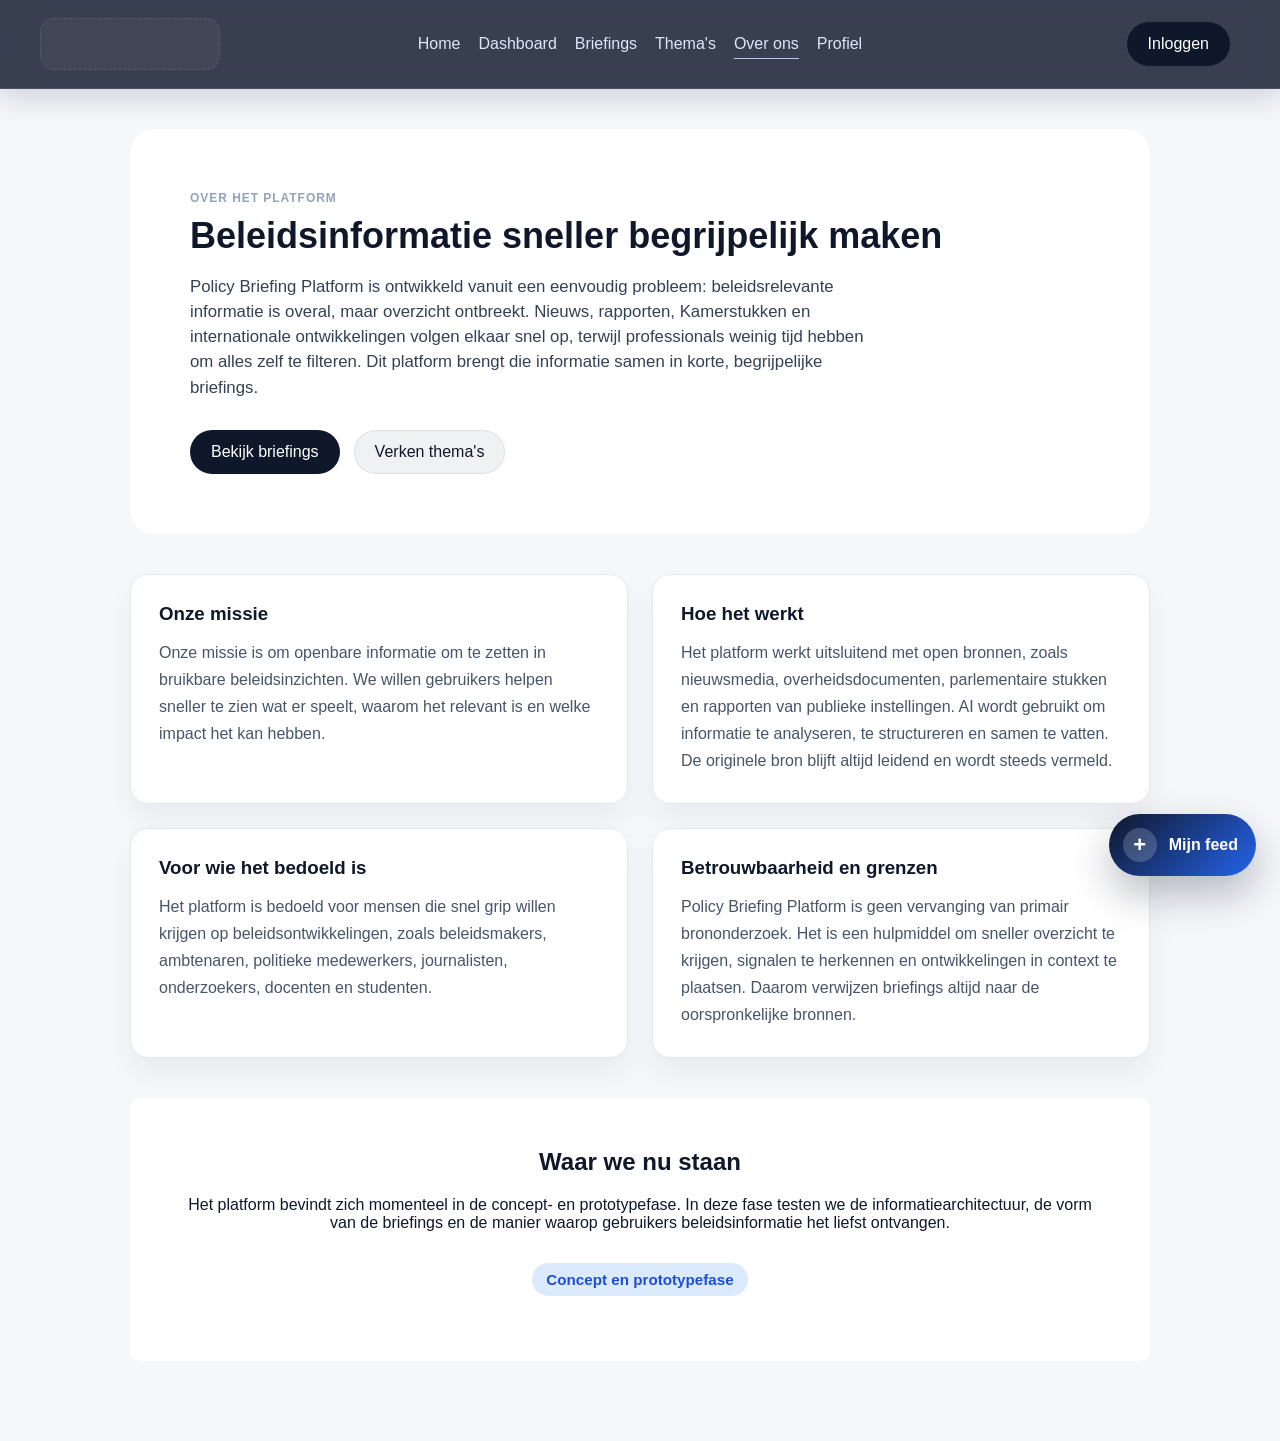
==== about/index.html @ 6b04f63f "Add about us page" ====
<!DOCTYPE html>
<html lang="nl">
<head>
    <meta charset="UTF-8">
    <meta name="viewport" content="width=device-width, initial-scale=1.0">
    <title>Over ons | Beleidsbriefingplatform</title>
    <link rel="stylesheet" href="../css/style.css">
</head>

<body data-auth="logged-out">

<header class="site-header">
    <div class="site-header-inner">
        <a class="site-logo-slot" href="../index.html" aria-label="Home"></a>
        <nav class="main-nav">
            <a href="../index.html">Home</a>
            <a href="../dashboard.html">Dashboard</a>
            <a href="../briefings/">Briefings</a>
            <a href="../topics/">Thema's</a>
            <a href="./" aria-current="page">Over ons</a>
            <a href="../onboarding/">Profiel</a>
        </nav>
        <div class="header-actions">
            <a class="button login-link" href="../onboarding/">Inloggen</a>
        </div>
    </div>
</header>

<main>

<section class="hero">
    <p class="eyebrow">Over het platform</p>
    <h2>Beleidsinformatie sneller begrijpelijk maken</h2>
    <p class="about-lede">
        Policy Briefing Platform is ontwikkeld vanuit een eenvoudig probleem: beleidsrelevante informatie is overal, maar overzicht ontbreekt. Nieuws, rapporten, Kamerstukken en internationale ontwikkelingen volgen elkaar snel op, terwijl professionals weinig tijd hebben om alles zelf te filteren. Dit platform brengt die informatie samen in korte, begrijpelijke briefings.
    </p>

    <div class="hero-buttons">
        <a class="button" href="../briefings/">Bekijk briefings</a>
        <a class="button secondary" href="../topics/">Verken thema's</a>
    </div>
</section>

<section class="about-grid" aria-label="Over Policy Briefing Platform">
    <article class="about-card">
        <h3>Onze missie</h3>
        <p>
            Onze missie is om openbare informatie om te zetten in bruikbare beleidsinzichten. We willen gebruikers helpen sneller te zien wat er speelt, waarom het relevant is en welke impact het kan hebben.
        </p>
    </article>

    <article class="about-card">
        <h3>Hoe het werkt</h3>
        <p>
            Het platform werkt uitsluitend met open bronnen, zoals nieuwsmedia, overheidsdocumenten, parlementaire stukken en rapporten van publieke instellingen. AI wordt gebruikt om informatie te analyseren, te structureren en samen te vatten. De originele bron blijft altijd leidend en wordt steeds vermeld.
        </p>
    </article>

    <article class="about-card">
        <h3>Voor wie het bedoeld is</h3>
        <p>
            Het platform is bedoeld voor mensen die snel grip willen krijgen op beleidsontwikkelingen, zoals beleidsmakers, ambtenaren, politieke medewerkers, journalisten, onderzoekers, docenten en studenten.
        </p>
    </article>

    <article class="about-card">
        <h3>Betrouwbaarheid en grenzen</h3>
        <p>
            Policy Briefing Platform is geen vervanging van primair brononderzoek. Het is een hulpmiddel om sneller overzicht te krijgen, signalen te herkennen en ontwikkelingen in context te plaatsen. Daarom verwijzen briefings altijd naar de oorspronkelijke bronnen.
        </p>
    </article>
</section>

<section class="cta">
    <h2>Waar we nu staan</h2>
    <p>
        Het platform bevindt zich momenteel in de concept- en prototypefase. In deze fase testen we de informatiearchitectuur, de vorm van de briefings en de manier waarop gebruikers beleidsinformatie het liefst ontvangen.
    </p>
    <p class="about-note">Concept en prototypefase</p>
</section>

</main>

<aside class="personal-sidebar floating-feed-panel" aria-hidden="true" data-feed-panel>
    <div class="sidebar-header">
        <div>
            <p class="eyebrow">Persoonlijke modus</p>
            <h2>Jouw feed</h2>
        </div>
        <button class="icon-button" type="button" aria-label="Zijbalk sluiten" data-feed-close>Sluiten</button>
    </div>

    <section class="sidebar-section">
        <h3>Filters</h3>
        <div class="filter-pills">
            <button type="button" class="pill active">Klimaat</button>
            <button type="button" class="pill">Zorg</button>
            <button type="button" class="pill">Digitale overheid</button>
            <button type="button" class="pill">Europa</button>
        </div>
    </section>

    <section class="sidebar-section">
        <h3>Snelle briefing</h3>
        <p>Start direct een compacte briefing op basis van je laatst gevolgde dossiers.</p>
        <a class="button" href="../briefings/">Maak snelle briefing</a>
    </section>

    <section class="sidebar-section">
        <h3>Persoonlijke signalen</h3>
        <ul class="sidebar-list">
            <li>3 nieuwe updates over circulaire economie</li>
            <li>1 Kamerbrief gemarkeerd als hoge prioriteit</li>
            <li>2 Europese consultaties sluiten deze week</li>
        </ul>
    </section>
</aside>

<button type="button" class="floating-feed-button" aria-label="Open mijn feed" data-feed-toggle>
    <span class="floating-feed-icon">+</span>
    <span class="floating-feed-label">Mijn feed</span>
</button>

<script src="../js/app.js"></script>
</body>
</html>
---- css/style.css ----
/* ===== Base ===== */

* {
    box-sizing: border-box;
}

body {
    font-family: Arial, Helvetica, sans-serif;
    margin: 0;
    background-color: #f5f7fa;
    color: #0f172a;
}

main {
    max-width: 1100px;
    margin: 0 auto;
    padding: 40px;
}

/* ===== Header / Navigation ===== */

header {
    background-color: rgba(15, 23, 42, 0.82);
    color: white;
    padding: 18px 40px;
}

.site-header {
    position: sticky;
    top: 0;
    z-index: 20;
    backdrop-filter: blur(14px);
    -webkit-backdrop-filter: blur(14px);
    border-bottom: 1px solid rgba(148, 163, 184, 0.18);
    box-shadow: 0 10px 30px rgba(15, 23, 42, 0.16);
}

.site-header-inner {
    max-width: 1280px;
    margin: 0 auto;
    display: flex;
    justify-content: space-between;
    gap: 24px;
    align-items: center;
    flex-wrap: wrap;
}

.site-logo-slot,
.header-actions {
    flex: 0 0 180px;
}

.site-logo-slot {
    display: block;
    width: 180px;
    height: 52px;
    border-radius: 14px;
    border: 1px dashed rgba(148, 163, 184, 0.24);
    background: rgba(255, 255, 255, 0.04);
}

header h1 {
    margin: 0;
}

.main-nav {
    flex: 1 1 420px;
    display: flex;
    flex-wrap: wrap;
    justify-content: center;
    gap: 18px;
    margin-top: 0;
}

.main-nav a {
    color: #dbe7f7;
    text-decoration: none;
    font-weight: 500;
    padding: 8px 0;
    position: relative;
}

.main-nav a::after {
    content: "";
    position: absolute;
    left: 0;
    right: 0;
    bottom: 2px;
    height: 1px;
    background: rgba(191, 219, 254, 0.9);
    transform: scaleX(0);
    transform-origin: center;
    transition: transform 0.2s ease;
}

.main-nav a:hover::after,
.main-nav a[aria-current="page"]::after {
    transform: scaleX(1);
}

.header-actions {
    display: flex;
    align-items: center;
    justify-content: flex-end;
    gap: 12px;
}

.eyebrow {
    margin: 0 0 8px;
    text-transform: uppercase;
    letter-spacing: 0.08em;
    font-size: 12px;
    font-weight: 700;
    color: #94a3b8;
}

/* ===== Buttons ===== */

.button {
    display: inline-block;
    background: #0f172a;
    color: white;
    padding: 12px 20px;
    border-radius: 999px;
    text-decoration: none;
    margin-right: 10px;
    border: 1px solid transparent;
    transition: transform 0.2s ease, box-shadow 0.2s ease, background-color 0.2s ease, border-color 0.2s ease;
}

.button.secondary {
    background: rgba(255, 255, 255, 0.08);
    border-color: rgba(148, 163, 184, 0.28);
    color: #e2e8f0;
}

.button:hover {
    transform: translateY(-1px);
    box-shadow: 0 14px 30px rgba(15, 23, 42, 0.12);
}

button.button {
    border: 0;
    cursor: pointer;
    font: inherit;
}

.icon-button {
    border: 0;
    background: transparent;
    color: #2563eb;
    font: inherit;
    cursor: pointer;
    padding: 0;
}

/* ===== Hero Section ===== */

.hero {
    padding: 60px;
    background: white;
    border-radius: 24px;
    margin-bottom: 40px;
}

.hero h2 {
    font-size: 36px;
    margin-top: 0;
    margin-bottom: 15px;
}

.hero p {
    max-width: 700px;
    line-height: 1.5;
}

.hero-buttons {
    margin-top: 20px;
}

/* ===== Features Section ===== */

.features {
    margin-bottom: 40px;
}

.features h2 {
    margin-bottom: 25px;
}

.feature-grid {
    display: grid;
    grid-template-columns: repeat(2, 1fr);
    gap: 25px;
}

.feature {
    background: white;
    padding: 25px;
    border-radius: 10px;
}

.feature h3 {
    margin-top: 0;
}

.about-lede {
    font-size: 1.05rem;
    line-height: 1.75;
    color: #334155;
}

.about-grid {
    display: grid;
    grid-template-columns: repeat(2, minmax(0, 1fr));
    gap: 24px;
    margin-bottom: 40px;
}

.about-card {
    background: white;
    padding: 28px;
    border-radius: 18px;
    border: 1px solid #e2e8f0;
    box-shadow: 0 16px 30px rgba(15, 23, 42, 0.05);
}

.about-card h3 {
    margin-top: 0;
    margin-bottom: 14px;
}

.about-card p {
    margin: 0;
    line-height: 1.7;
    color: #475569;
}

.about-note {
    display: inline-flex;
    align-items: center;
    padding: 8px 14px;
    border-radius: 999px;
    background: #dbeafe;
    color: #1d4ed8;
    font-size: 0.95rem;
    font-weight: 700;
}

/* ===== How It Works ===== */

.how-it-works {
    background: white;
    padding: 40px;
    border-radius: 10px;
    margin-bottom: 40px;
}

.how-it-works h2 {
    margin-top: 0;
}

.how-it-works ol {
    padding-left: 20px;
    line-height: 1.7;
}

/* ===== Call To Action ===== */

.cta {
    background: white;
    padding: 50px;
    border-radius: 10px;
    text-align: center;
    margin-bottom: 40px;
}

.cta h2 {
    margin-top: 0;
}

/* ===== Homepage Layout ===== */

.homepage {
    background:
        radial-gradient(circle at top left, rgba(37, 99, 235, 0.12), transparent 30%),
        linear-gradient(180deg, #eef4ff 0%, #f8fafc 45%, #f5f7fa 100%);
}

.homepage-shell {
    max-width: 1280px;
    padding: 32px 40px 56px;
    display: flex;
    gap: 24px;
    align-items: flex-start;
}

.homepage-main {
    flex: 1;
    min-width: 0;
}

.hero-home {
    display: flex;
    justify-content: space-between;
    gap: 40px;
    align-items: stretch;
    padding: 84px 64px;
    min-height: 520px;
    border: 1px solid rgba(148, 163, 184, 0.2);
    background:
        radial-gradient(circle at top right, rgba(59, 130, 246, 0.14), transparent 26%),
        linear-gradient(135deg, #fdfefe 0%, #f6f9fc 58%, #edf3f9 100%);
    box-shadow: 0 28px 60px rgba(15, 23, 42, 0.08);
}

.hero-copy {
    max-width: 700px;
    display: flex;
    flex-direction: column;
    justify-content: center;
}

.hero-home .eyebrow {
    color: #475569;
    margin-bottom: 18px;
}

.hero-home h2 {
    font-size: clamp(2.8rem, 4.4vw, 4.5rem);
    line-height: 1.02;
    letter-spacing: -0.04em;
    max-width: 10ch;
    margin-bottom: 24px;
}

.hero-home p {
    font-size: 1.1rem;
    line-height: 1.75;
    color: #334155;
    margin: 0;
}

.hero-buttons {
    display: flex;
    flex-wrap: wrap;
    gap: 14px;
    margin-top: 30px;
}

.hero-buttons .button {
    margin-right: 0;
}

.hero-buttons .button.secondary {
    background: rgba(15, 23, 42, 0.06);
    color: #0f172a;
    border-color: rgba(15, 23, 42, 0.08);
}

.hero-panel {
    width: min(360px, 100%);
    display: flex;
    flex-direction: column;
    justify-content: flex-end;
    gap: 18px;
}

.hero-panel-card {
    padding: 24px;
    border-radius: 20px;
    background: linear-gradient(180deg, #0f172a 0%, #1e293b 100%);
    color: white;
    box-shadow: 0 22px 45px rgba(15, 23, 42, 0.22);
}

.hero-panel-card p {
    color: #cbd5e1;
}

.hero-metrics {
    margin: 0;
    display: grid;
    gap: 12px;
}

.hero-metrics div {
    padding: 18px 20px;
    border-radius: 18px;
    background: rgba(255, 255, 255, 0.72);
    border: 1px solid rgba(148, 163, 184, 0.22);
    backdrop-filter: blur(6px);
}

.hero-metrics dt {
    font-size: 0.82rem;
    font-weight: 700;
    text-transform: uppercase;
    letter-spacing: 0.08em;
    color: #64748b;
    margin-bottom: 6px;
}

.hero-metrics dd {
    margin: 0;
    color: #0f172a;
    line-height: 1.5;
    font-weight: 600;
}

.status-label {
    display: block;
    margin-bottom: 10px;
    font-size: 13px;
    font-weight: 700;
    color: #475569;
}

.status-bar {
    display: flex;
    justify-content: space-between;
    gap: 20px;
    align-items: center;
    background: white;
    border: 1px solid #e2e8f0;
    border-radius: 14px;
    padding: 22px 24px;
    margin-bottom: 24px;
}

.status-bar p {
    max-width: 520px;
    margin: 0;
    color: #475569;
}

.news-grid {
    display: grid;
    grid-template-columns: 1.4fr 1fr 1fr;
    gap: 20px;
    margin-bottom: 24px;
}

.news-card {
    background: white;
    border-radius: 14px;
    padding: 24px;
    border: 1px solid #e2e8f0;
    box-shadow: 0 16px 30px rgba(15, 23, 42, 0.05);
}

.featured-card {
    background: linear-gradient(180deg, #0f172a 0%, #1e293b 100%);
    color: white;
}

.featured-card p,
.featured-card a,
.featured-card .card-tag {
    color: #dbeafe;
}

.card-tag {
    display: inline-block;
    margin-bottom: 14px;
    font-size: 12px;
    font-weight: 700;
    text-transform: uppercase;
    letter-spacing: 0.06em;
    color: #2563eb;
}

.news-card h3,
.update-item h3,
.sidebar-section h3,
.personal-sidebar h2 {
    margin-top: 0;
}

.news-card p,
.update-item p,
.sidebar-section p,
.sidebar-list {
    color: #475569;
    line-height: 1.6;
}

.news-card a,
.text-link {
    color: #2563eb;
    font-weight: 600;
    text-decoration: none;
}

.news-card a:hover,
.text-link:hover {
    text-decoration: underline;
}

.content-panel {
    background: white;
    border-radius: 14px;
    padding: 28px;
    border: 1px solid #e2e8f0;
}

.section-heading {
    display: flex;
    justify-content: space-between;
    gap: 16px;
    align-items: flex-end;
    margin-bottom: 20px;
}

.section-heading h2 {
    margin: 0;
}

.update-list {
    display: grid;
    grid-template-columns: repeat(3, 1fr);
    gap: 18px;
}

.update-item {
    background: #f8fafc;
    border-radius: 12px;
    padding: 22px;
    border: 1px solid #e2e8f0;
}

.update-item.highlight {
    background: #eff6ff;
    border-color: #bfdbfe;
}

.personal-sidebar {
    width: 320px;
    flex: 0 0 320px;
    background: white;
    border: 1px solid #dbeafe;
    border-radius: 18px;
    padding: 22px;
    box-shadow: 0 18px 40px rgba(15, 23, 42, 0.08);
    position: sticky;
    top: 108px;
}

.personal-sidebar[aria-hidden="true"] {
    display: none;
}

.floating-feed-panel {
    position: fixed;
    right: 24px;
    bottom: 104px;
    top: auto;
    z-index: 40;
    max-width: calc(100vw - 48px);
}

.sidebar-header {
    display: flex;
    justify-content: space-between;
    gap: 12px;
    align-items: flex-start;
    margin-bottom: 18px;
}

.sidebar-section + .sidebar-section {
    margin-top: 22px;
}

.filter-pills {
    display: flex;
    flex-wrap: wrap;
    gap: 10px;
}

.pill {
    border: 1px solid #cbd5e1;
    background: #fff;
    color: #334155;
    border-radius: 999px;
    padding: 8px 12px;
    font: inherit;
    cursor: pointer;
}

.pill.active {
    background: #dbeafe;
    border-color: #93c5fd;
    color: #1d4ed8;
}

.sidebar-list {
    margin: 0;
    padding-left: 18px;
}

body[data-auth="logged-in"] .login-link {
    display: none;
}

body[data-auth="logged-out"] [data-mode-panel="logged-in"] {
    display: none;
}

body[data-auth="logged-in"] [data-mode-panel="logged-out"] {
    display: none;
}

body[data-auth="logged-in"] [data-mode-panel="logged-in"] {
    display: block;
}

.floating-feed-button {
    position: fixed;
    right: 24px;
    bottom: 24px;
    z-index: 45;
    display: inline-flex;
    align-items: center;
    gap: 12px;
    border: 0;
    border-radius: 999px;
    padding: 14px 18px 14px 14px;
    background: linear-gradient(135deg, #0f172a 0%, #2563eb 100%);
    color: white;
    box-shadow: 0 18px 40px rgba(15, 23, 42, 0.28);
    font: inherit;
    font-weight: 700;
    cursor: pointer;
}

.floating-feed-button:hover {
    transform: translateY(-2px);
}

.floating-feed-icon {
    display: inline-flex;
    align-items: center;
    justify-content: center;
    width: 34px;
    height: 34px;
    border-radius: 50%;
    background: rgba(255, 255, 255, 0.18);
    font-size: 22px;
    line-height: 1;
}

.floating-feed-label {
    white-space: nowrap;
}

/* ===== Responsive ===== */

@media (max-width: 1024px) {
    .hero-home,
    .status-bar,
    .section-heading {
        flex-direction: column;
        align-items: flex-start;
    }

    .news-grid,
    .update-list {
        grid-template-columns: 1fr;
    }

    .homepage-shell {
        padding: 24px;
    }

    .hero-home {
        min-height: auto;
        padding: 56px 40px;
    }

    .hero-home h2 {
        max-width: none;
    }

    .hero-panel {
        width: 100%;
    }

    .floating-feed-panel {
        right: 20px;
        bottom: 96px;
    }
}

@media (max-width: 720px) {
    header,
    .homepage-shell,
    main {
        padding-left: 20px;
        padding-right: 20px;
    }

    .hero,
    .how-it-works,
    .cta,
    .content-panel,
    .news-card {
        padding: 22px;
    }

    .site-header-inner {
        align-items: flex-start;
    }

    .site-logo-slot,
    .header-actions {
        flex-basis: 100%;
    }

    .header-actions {
        justify-content: flex-start;
    }

    .main-nav {
        flex-basis: 100%;
        justify-content: flex-start;
        gap: 14px;
    }

    .hero-home {
        padding: 36px 24px;
    }

    .hero-home h2 {
        font-size: clamp(2.3rem, 12vw, 3.4rem);
    }

    .personal-sidebar {
        width: 100%;
        flex-basis: auto;
    }

    .floating-feed-panel {
        left: 20px;
        right: 20px;
        bottom: 88px;
        max-width: none;
    }

    .feature-grid {
        grid-template-columns: 1fr;
    }

    .about-grid {
        grid-template-columns: 1fr;
    }
}
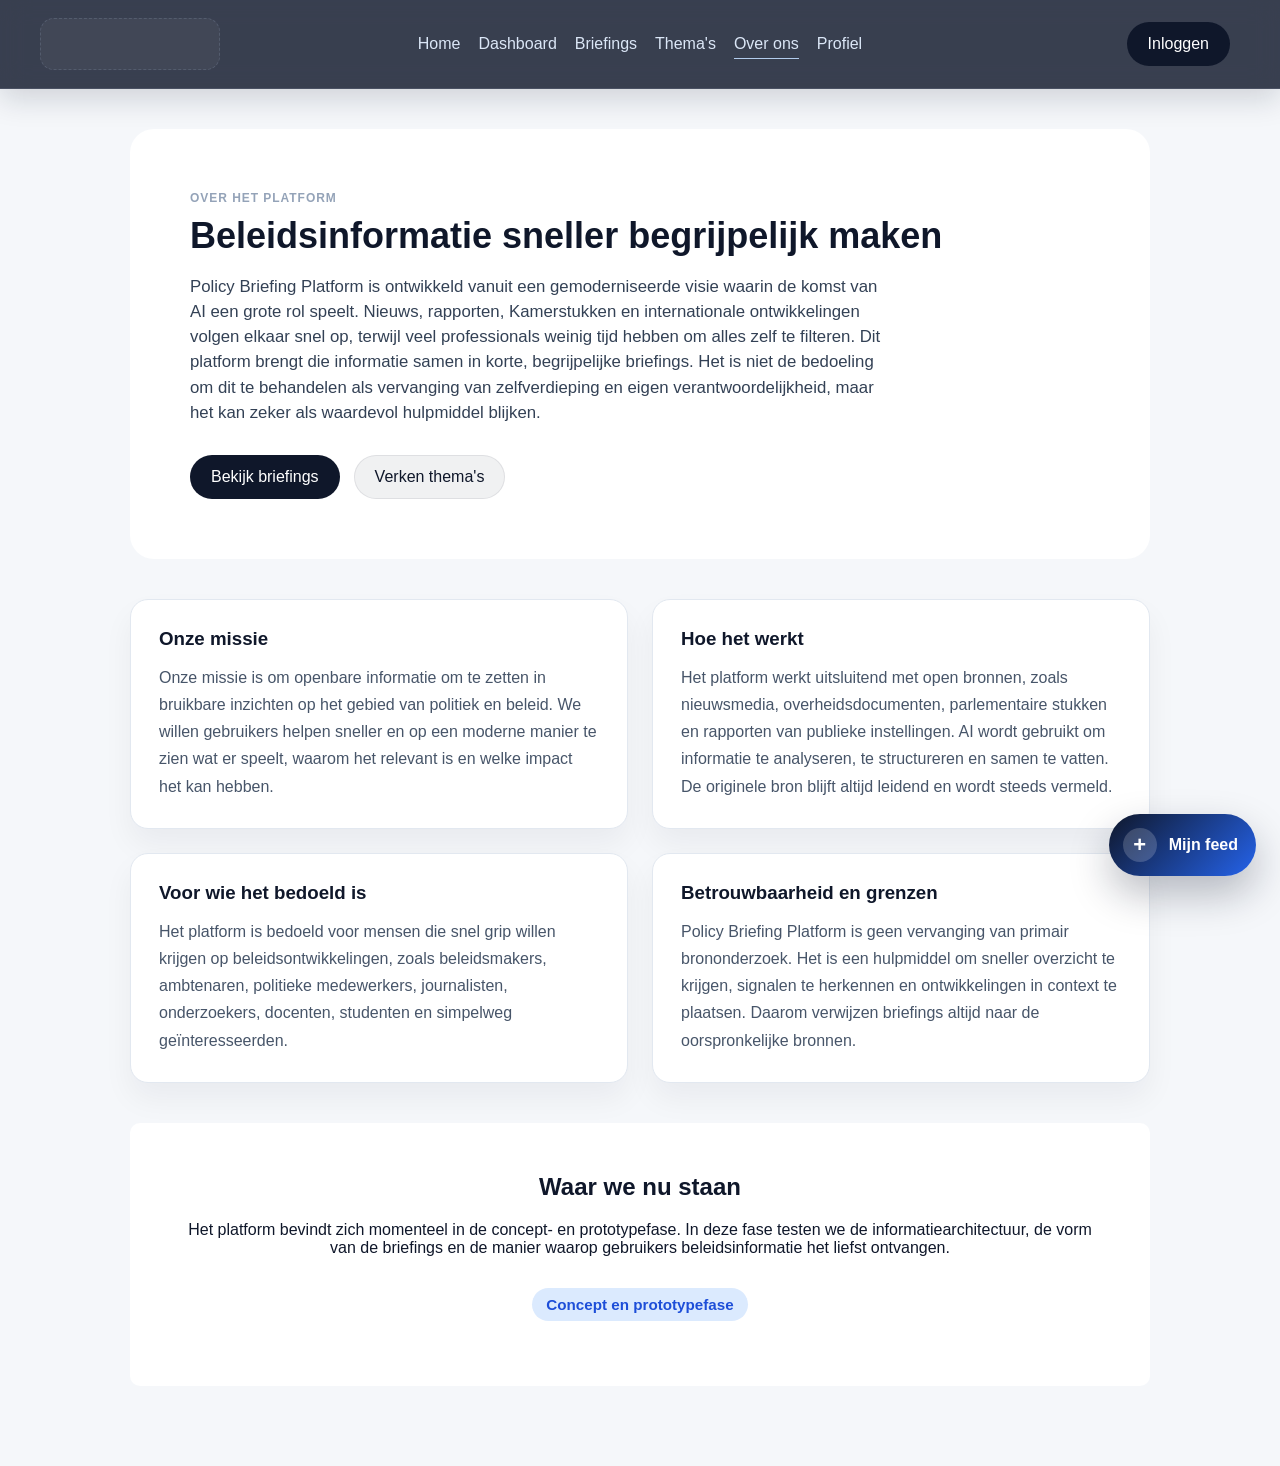
==== commit f8982cb7: "Change text about us page" ====
--- a/about/index.html
+++ b/about/index.html
@@ -32,7 +32,7 @@
     <p class="eyebrow">Over het platform</p>
     <h2>Beleidsinformatie sneller begrijpelijk maken</h2>
     <p class="about-lede">
-        Policy Briefing Platform is ontwikkeld vanuit een eenvoudig probleem: beleidsrelevante informatie is overal, maar overzicht ontbreekt. Nieuws, rapporten, Kamerstukken en internationale ontwikkelingen volgen elkaar snel op, terwijl professionals weinig tijd hebben om alles zelf te filteren. Dit platform brengt die informatie samen in korte, begrijpelijke briefings.
+        Policy Briefing Platform is ontwikkeld vanuit een gemoderniseerde visie waarin de komst van AI een grote rol speelt. Nieuws, rapporten, Kamerstukken en internationale ontwikkelingen volgen elkaar snel op, terwijl veel professionals weinig tijd hebben om alles zelf te filteren. Dit platform brengt die informatie samen in korte, begrijpelijke briefings. Het is niet de bedoeling om dit te behandelen als vervanging van zelfverdieping en eigen verantwoordelijkheid, maar het kan zeker als waardevol hulpmiddel blijken.
     </p>
 
     <div class="hero-buttons">
@@ -45,7 +45,7 @@
     <article class="about-card">
         <h3>Onze missie</h3>
         <p>
-            Onze missie is om openbare informatie om te zetten in bruikbare beleidsinzichten. We willen gebruikers helpen sneller te zien wat er speelt, waarom het relevant is en welke impact het kan hebben.
+            Onze missie is om openbare informatie om te zetten in bruikbare inzichten op het gebied van politiek en beleid. We willen gebruikers helpen sneller en op een moderne manier te zien wat er speelt, waarom het relevant is en welke impact het kan hebben.
         </p>
     </article>
 
@@ -59,7 +59,7 @@
     <article class="about-card">
         <h3>Voor wie het bedoeld is</h3>
         <p>
-            Het platform is bedoeld voor mensen die snel grip willen krijgen op beleidsontwikkelingen, zoals beleidsmakers, ambtenaren, politieke medewerkers, journalisten, onderzoekers, docenten en studenten.
+            Het platform is bedoeld voor mensen die snel grip willen krijgen op beleidsontwikkelingen, zoals beleidsmakers, ambtenaren, politieke medewerkers, journalisten, onderzoekers, docenten, studenten en simpelweg geïnteresseerden.
         </p>
     </article>
 
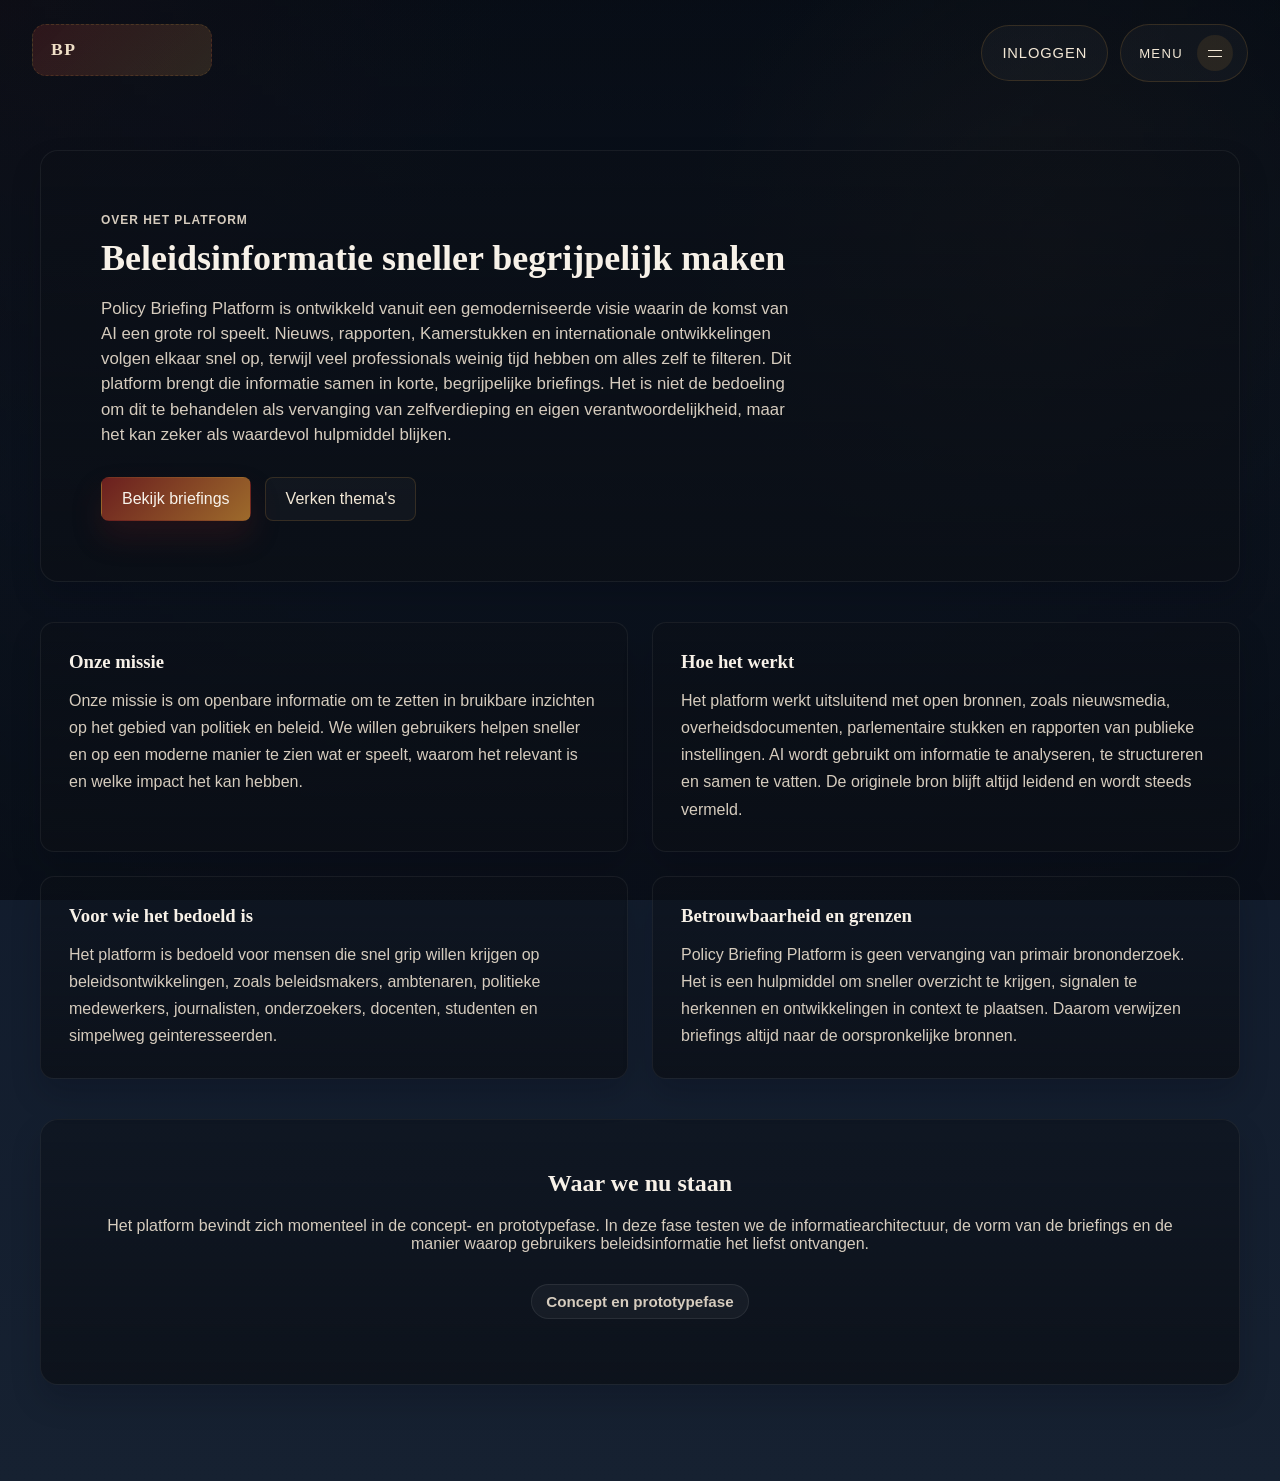
==== commit 85663eb8: "Style of the homepage for the whole site for consistency" ====
--- a/about/index.html
+++ b/about/index.html
@@ -7,12 +7,37 @@
     <link rel="stylesheet" href="../css/style.css">
 </head>
 
-<body data-auth="logged-out">
+<body class="site-theme" data-auth="logged-out">
 
-<header class="site-header">
-    <div class="site-header-inner">
-        <a class="site-logo-slot" href="../index.html" aria-label="Home"></a>
-        <nav class="main-nav">
+<div class="video-background" aria-hidden="true">
+    <video class="video-background-media" autoplay muted loop playsinline>
+        <source src="../assets/homescreen-background-white-slow.mp4" type="video/mp4">
+    </video>
+</div>
+
+<div class="homepage-topbar">
+    <a class="site-logo-slot homepage-brand" href="../index.html" aria-label="Home"></a>
+    <div class="homepage-topbar-actions">
+        <a class="topbar-link login-link" href="../onboarding/" data-auth-link="logged-out">Inloggen</a>
+        <a class="topbar-link" href="../dashboard.html" data-auth-link="logged-in">Dashboard</a>
+        <button class="menu-toggle" type="button" aria-expanded="false" aria-controls="site-menu" aria-label="Open menu" data-menu-toggle>
+            <span class="menu-toggle-label">Menu</span>
+            <span class="menu-toggle-icon" aria-hidden="true">
+                <span></span>
+                <span></span>
+            </span>
+        </button>
+    </div>
+</div>
+
+<div class="site-menu-overlay" id="site-menu" aria-hidden="true" data-site-menu>
+    <div class="site-menu-shell">
+        <div class="site-menu-topbar">
+            <p class="site-menu-kicker">Navigatie</p>
+            <button class="site-menu-close" type="button" aria-label="Sluit menu" data-menu-close>Sluiten</button>
+        </div>
+
+        <nav class="site-menu-nav" aria-label="Hoofdmenu">
             <a href="../index.html">Home</a>
             <a href="../dashboard.html">Dashboard</a>
             <a href="../briefings/">Briefings</a>
@@ -20,11 +45,14 @@
             <a href="./" aria-current="page">Over ons</a>
             <a href="../onboarding/">Profiel</a>
         </nav>
-        <div class="header-actions">
-            <a class="button login-link" href="../onboarding/">Inloggen</a>
+
+        <div class="site-menu-footer">
+            <p>Beleidsbriefing voor professionals die sneller verbanden willen zien.</p>
+            <a class="button login-link" href="../onboarding/" data-auth-link="logged-out">Inloggen</a>
+            <a class="button" href="../dashboard.html" data-auth-link="logged-in">Dashboard</a>
         </div>
     </div>
-</header>
+</div>
 
 <main>
 
@@ -59,7 +87,7 @@
     <article class="about-card">
         <h3>Voor wie het bedoeld is</h3>
         <p>
-            Het platform is bedoeld voor mensen die snel grip willen krijgen op beleidsontwikkelingen, zoals beleidsmakers, ambtenaren, politieke medewerkers, journalisten, onderzoekers, docenten, studenten en simpelweg geïnteresseerden.
+            Het platform is bedoeld voor mensen die snel grip willen krijgen op beleidsontwikkelingen, zoals beleidsmakers, ambtenaren, politieke medewerkers, journalisten, onderzoekers, docenten, studenten en simpelweg geinteresseerden.
         </p>
     </article>
 
@@ -81,46 +109,8 @@
 
 </main>
 
-<aside class="personal-sidebar floating-feed-panel" aria-hidden="true" data-feed-panel>
-    <div class="sidebar-header">
-        <div>
-            <p class="eyebrow">Persoonlijke modus</p>
-            <h2>Jouw feed</h2>
-        </div>
-        <button class="icon-button" type="button" aria-label="Zijbalk sluiten" data-feed-close>Sluiten</button>
-    </div>
-
-    <section class="sidebar-section">
-        <h3>Filters</h3>
-        <div class="filter-pills">
-            <button type="button" class="pill active">Klimaat</button>
-            <button type="button" class="pill">Zorg</button>
-            <button type="button" class="pill">Digitale overheid</button>
-            <button type="button" class="pill">Europa</button>
-        </div>
-    </section>
-
-    <section class="sidebar-section">
-        <h3>Snelle briefing</h3>
-        <p>Start direct een compacte briefing op basis van je laatst gevolgde dossiers.</p>
-        <a class="button" href="../briefings/">Maak snelle briefing</a>
-    </section>
-
-    <section class="sidebar-section">
-        <h3>Persoonlijke signalen</h3>
-        <ul class="sidebar-list">
-            <li>3 nieuwe updates over circulaire economie</li>
-            <li>1 Kamerbrief gemarkeerd als hoge prioriteit</li>
-            <li>2 Europese consultaties sluiten deze week</li>
-        </ul>
-    </section>
-</aside>
-
-<button type="button" class="floating-feed-button" aria-label="Open mijn feed" data-feed-toggle>
-    <span class="floating-feed-icon">+</span>
-    <span class="floating-feed-label">Mijn feed</span>
-</button>
-
 <script src="../js/app.js"></script>
 </body>
 </html>
+
+
--- a/css/style.css
+++ b/css/style.css
@@ -281,15 +281,120 @@
 
 /* ===== Homepage Layout ===== */
 
-.homepage {
+.homepage,
+.site-theme {
     background:
-        radial-gradient(circle at top left, rgba(37, 99, 235, 0.12), transparent 30%),
-        linear-gradient(180deg, #eef4ff 0%, #f8fafc 45%, #f5f7fa 100%);
+        radial-gradient(circle at top left, rgba(122, 46, 46, 0.16), transparent 26%),
+        radial-gradient(circle at 82% 16%, rgba(176, 126, 55, 0.16), transparent 22%),
+        linear-gradient(180deg, #0b1422 0%, #101a2b 42%, #162131 100%);
+    color: #e8e1d6;
+    min-height: 100vh;
+    overflow-x: hidden;
+}
+
+.homepage::before,
+.site-theme::before {
+    content: "";
+    position: fixed;
+    inset: 0;
+    pointer-events: none;
+    background:
+        linear-gradient(90deg, rgba(255, 255, 255, 0.018) 0, rgba(255, 255, 255, 0.018) 1px, transparent 1px, transparent 56px),
+        linear-gradient(180deg, rgba(255, 255, 255, 0.012) 0, rgba(255, 255, 255, 0.012) 1px, transparent 1px, transparent 56px);
+    opacity: 0.28;
+    z-index: 0;
+}
+
+.homepage > *,
+.site-theme > * {
+    position: relative;
+    z-index: 1;
+}
+
+.video-background {
+    position: fixed;
+    inset: 0;
+    z-index: 0;
+    pointer-events: none;
+    overflow: hidden;
+}
+
+.video-background::after {
+    content: "";
+    position: absolute;
+    inset: 0;
+    background:
+        linear-gradient(180deg, rgba(6, 10, 16, 0.58) 0%, rgba(8, 13, 21, 0.62) 24%, rgba(10, 16, 25, 0.66) 56%, rgba(8, 12, 20, 0.74) 100%),
+        linear-gradient(90deg, rgba(5, 9, 15, 0.22) 0%, rgba(5, 9, 15, 0.1) 30%, rgba(5, 9, 15, 0.1) 70%, rgba(5, 9, 15, 0.24) 100%);
+}
+
+.video-background-media {
+    width: 100%;
+    height: 100%;
+    object-fit: cover;
+    object-position: center center;
+    filter: saturate(0.2) brightness(0.74) contrast(1.02);
+    transform: scale(1.04);
+}
+
+.homepage-splash {
+    position: fixed;
+    inset: 0;
+    z-index: 80;
+    display: flex;
+    align-items: center;
+    justify-content: center;
+    flex-direction: column;
+    gap: 14px;
+    background:
+        radial-gradient(circle at 50% 35%, rgba(176, 126, 55, 0.14), transparent 20%),
+        linear-gradient(180deg, #09111d 0%, #111a29 100%);
+    transition: opacity 0.9s ease, visibility 0.9s ease;
+}
+
+.homepage-splash.is-hidden {
+    opacity: 0;
+    visibility: hidden;
+}
+
+.homepage-splash-mark {
+    width: 96px;
+    height: 96px;
+    display: flex;
+    align-items: center;
+    justify-content: center;
+    border-radius: 20px;
+    font-size: 52px;
+    font-weight: 700;
+    color: #f8f3eb;
+    background: linear-gradient(135deg, #6b1f1f 0%, #b07e37 100%);
+    box-shadow: 0 0 0 1px rgba(255, 244, 230, 0.08), 0 26px 60px rgba(0, 0, 0, 0.35);
+    animation: splashPulse 1.8s ease-in-out infinite;
+}
+
+.homepage-splash-title,
+.homepage-splash-subtitle {
+    margin: 0;
+}
+
+.homepage-splash-title {
+    font-size: clamp(1.8rem, 5vw, 2.8rem);
+    font-weight: 700;
+    letter-spacing: -0.03em;
+    color: #f7f1e8;
+    font-family: Georgia, "Times New Roman", serif;
+}
+
+.homepage-splash-subtitle {
+    max-width: 32rem;
+    text-align: center;
+    color: rgba(232, 225, 214, 0.82);
+    line-height: 1.6;
 }
 
 .homepage-shell {
     max-width: 1280px;
-    padding: 32px 40px 56px;
+    padding: 108px 40px 56px;
     display: flex;
     gap: 24px;
     align-items: flex-start;
@@ -300,18 +405,38 @@
     min-width: 0;
 }
 
+.site-theme main {
+    max-width: 1280px;
+    padding: 150px 40px 56px;
+    position: relative;
+    z-index: 1;
+}
+
 .hero-home {
-    display: flex;
-    justify-content: space-between;
-    gap: 40px;
-    align-items: stretch;
+    display: grid;
+    grid-template-columns: minmax(0, 1.45fr) minmax(280px, 0.75fr);
+    gap: 52px;
+    align-items: end;
     padding: 84px 64px;
     min-height: 520px;
-    border: 1px solid rgba(148, 163, 184, 0.2);
+    border: 1px solid rgba(190, 167, 132, 0.16);
+    border-radius: 18px;
     background:
-        radial-gradient(circle at top right, rgba(59, 130, 246, 0.14), transparent 26%),
-        linear-gradient(135deg, #fdfefe 0%, #f6f9fc 58%, #edf3f9 100%);
-    box-shadow: 0 28px 60px rgba(15, 23, 42, 0.08);
+        linear-gradient(135deg, rgba(20, 28, 41, 0.98) 0%, rgba(12, 18, 28, 1) 68%, rgba(10, 15, 24, 1) 100%);
+    box-shadow: 0 30px 80px rgba(3, 9, 19, 0.45);
+    position: relative;
+    overflow: hidden;
+}
+
+.hero-home::after {
+    content: "";
+    position: absolute;
+    left: 64px;
+    top: 56px;
+    width: 120px;
+    height: 1px;
+    background: rgba(176, 126, 55, 0.55);
+    pointer-events: none;
 }
 
 .hero-copy {
@@ -319,26 +444,32 @@
     display: flex;
     flex-direction: column;
     justify-content: center;
+    padding-right: 20px;
 }
 
 .hero-home .eyebrow {
-    color: #475569;
+    color: #cba86b;
     margin-bottom: 18px;
+    letter-spacing: 0.16em;
 }
 
 .hero-home h2 {
     font-size: clamp(2.8rem, 4.4vw, 4.5rem);
-    line-height: 1.02;
-    letter-spacing: -0.04em;
-    max-width: 10ch;
+    line-height: 1.05;
+    letter-spacing: -0.035em;
+    max-width: 11ch;
     margin-bottom: 24px;
+    color: #f7f1e8;
+    font-family: Georgia, "Times New Roman", serif;
+    font-weight: 700;
 }
 
 .hero-home p {
     font-size: 1.1rem;
     line-height: 1.75;
-    color: #334155;
+    color: rgba(232, 225, 214, 0.8);
     margin: 0;
+    max-width: 42rem;
 }
 
 .hero-buttons {
@@ -353,29 +484,65 @@
 }
 
 .hero-buttons .button.secondary {
-    background: rgba(15, 23, 42, 0.06);
-    color: #0f172a;
-    border-color: rgba(15, 23, 42, 0.08);
-}
-
-.hero-panel {
-    width: min(360px, 100%);
-    display: flex;
-    flex-direction: column;
-    justify-content: flex-end;
+    background: rgba(255, 248, 240, 0.03);
+    color: #f3e8d6;
+    border-color: rgba(176, 126, 55, 0.22);
+}
+
+.hero-signal-strip {
+    display: flex;
+    flex-wrap: wrap;
+    gap: 12px;
+    margin-top: 26px;
+}
+
+.hero-signal-strip span {
+    display: inline-flex;
+    align-items: center;
+    padding: 9px 14px;
+    border-radius: 4px;
+    background: rgba(255, 248, 240, 0.035);
+    border-left: 2px solid rgba(176, 126, 55, 0.75);
+    color: #e6d8c4;
+    font-size: 0.88rem;
+    text-transform: uppercase;
+    letter-spacing: 0.08em;
+}
+
+.hero-notes {
+    display: grid;
     gap: 18px;
-}
-
-.hero-panel-card {
-    padding: 24px;
-    border-radius: 20px;
-    background: linear-gradient(180deg, #0f172a 0%, #1e293b 100%);
-    color: white;
-    box-shadow: 0 22px 45px rgba(15, 23, 42, 0.22);
-}
-
-.hero-panel-card p {
-    color: #cbd5e1;
+    align-self: stretch;
+}
+
+.briefing-note {
+    align-self: end;
+    padding: 30px 28px 34px;
+    border-left: 1px solid rgba(176, 126, 55, 0.3);
+    background: linear-gradient(180deg, rgba(26, 20, 19, 0.58) 0%, rgba(23, 28, 37, 0.9) 100%);
+    position: relative;
+}
+
+.briefing-note::before {
+    content: "";
+    position: absolute;
+    left: 0;
+    top: 16px;
+    bottom: 16px;
+    width: 3px;
+    background: linear-gradient(180deg, rgba(176, 126, 55, 0.9) 0%, rgba(107, 31, 31, 0.55) 100%);
+}
+
+.briefing-note h3 {
+    margin: 0 0 18px;
+    font-family: Georgia, "Times New Roman", serif;
+    font-size: clamp(1.7rem, 2vw, 2.3rem);
+    line-height: 1.16;
+    color: #f7f1e8;
+}
+
+.briefing-note p {
+    color: #d6ccbe;
 }
 
 .hero-metrics {
@@ -386,10 +553,11 @@
 
 .hero-metrics div {
     padding: 18px 20px;
-    border-radius: 18px;
-    background: rgba(255, 255, 255, 0.72);
-    border: 1px solid rgba(148, 163, 184, 0.22);
+    border-radius: 10px;
+    background: rgba(14, 20, 30, 0.88);
+    border: 1px solid rgba(176, 126, 55, 0.12);
     backdrop-filter: blur(6px);
+    box-shadow: inset 0 1px 0 rgba(255, 248, 240, 0.02);
 }
 
 .hero-metrics dt {
@@ -397,13 +565,13 @@
     font-weight: 700;
     text-transform: uppercase;
     letter-spacing: 0.08em;
-    color: #64748b;
+    color: #cba86b;
     margin-bottom: 6px;
 }
 
 .hero-metrics dd {
     margin: 0;
-    color: #0f172a;
+    color: #ece3d8;
     line-height: 1.5;
     font-weight: 600;
 }
@@ -421,43 +589,473 @@
     justify-content: space-between;
     gap: 20px;
     align-items: center;
-    background: white;
-    border: 1px solid #e2e8f0;
-    border-radius: 14px;
+    background: rgba(18, 24, 35, 0.92);
+    border: 1px solid rgba(176, 126, 55, 0.12);
+    border-radius: 10px;
     padding: 22px 24px;
     margin-bottom: 24px;
+    box-shadow: 0 18px 40px rgba(2, 6, 15, 0.24);
 }
 
 .status-bar p {
     max-width: 520px;
     margin: 0;
-    color: #475569;
-}
-
-.news-grid {
+    color: #cfc6b9;
+}
+
+.editorial-ribbon {
     display: grid;
-    grid-template-columns: 1.4fr 1fr 1fr;
+    grid-template-columns: minmax(0, 1.2fr) minmax(300px, 0.8fr);
+    gap: 28px;
+    margin-bottom: 28px;
+    align-items: stretch;
+}
+
+.editorial-lead,
+.editorial-brief {
+    background: linear-gradient(180deg, rgba(20, 27, 39, 0.96) 0%, rgba(14, 19, 29, 0.98) 100%);
+    border: 1px solid rgba(176, 126, 55, 0.12);
+    box-shadow: 0 16px 30px rgba(2, 6, 15, 0.24);
+}
+
+.editorial-lead {
+    padding: 34px 34px 38px;
+    min-height: 260px;
+    display: flex;
+    flex-direction: column;
+    justify-content: flex-end;
+    position: relative;
+}
+
+.editorial-lead::before {
+    content: "";
+    position: absolute;
+    left: 34px;
+    right: 34px;
+    top: 26px;
+    height: 1px;
+    background: linear-gradient(90deg, rgba(176, 126, 55, 0.75) 0%, rgba(176, 126, 55, 0.05) 100%);
+}
+
+.editorial-column {
+    display: grid;
+    grid-template-rows: 1fr 1fr;
+    gap: 18px;
+}
+
+.editorial-brief {
+    padding: 24px 24px 26px;
+}
+
+.editorial-lead h3,
+.editorial-brief h3 {
+    margin: 0 0 14px;
+    font-family: Georgia, "Times New Roman", serif;
+    color: #f7f1e8;
+}
+
+.editorial-lead h3 {
+    font-size: clamp(2rem, 2.4vw, 2.8rem);
+    line-height: 1.12;
+    max-width: 14ch;
+}
+
+.editorial-brief h3 {
+    font-size: 1.45rem;
+    line-height: 1.2;
+}
+
+.editorial-lead p,
+.editorial-brief p {
+    color: #d6ccbe;
+    line-height: 1.7;
+}
+
+.hot-topics {
+    margin-bottom: 34px;
+    position: relative;
+    isolation: isolate;
+}
+
+.hot-topics-heading {
+    margin-bottom: 18px;
+}
+
+.hot-topics-note {
+    max-width: 18rem;
+    margin: 0;
+    color: #cfc6b9;
+    line-height: 1.6;
+    text-align: right;
+}
+
+.hot-topics-grid {
+    display: grid;
+    grid-template-columns: minmax(0, 1.25fr) minmax(0, 0.95fr);
     gap: 20px;
-    margin-bottom: 24px;
-}
-
-.news-card {
-    background: white;
-    border-radius: 14px;
-    padding: 24px;
-    border: 1px solid #e2e8f0;
-    box-shadow: 0 16px 30px rgba(15, 23, 42, 0.05);
-}
-
-.featured-card {
-    background: linear-gradient(180deg, #0f172a 0%, #1e293b 100%);
-    color: white;
-}
-
-.featured-card p,
-.featured-card a,
-.featured-card .card-tag {
-    color: #dbeafe;
+    position: relative;
+    z-index: 1;
+}
+
+.hot-topic {
+    display: flex;
+    flex-direction: column;
+    justify-content: flex-end;
+    min-height: 280px;
+    padding: 28px;
+    border: 1px solid rgba(255, 255, 255, 0.06);
+    background: linear-gradient(180deg, rgba(11, 15, 22, 0.48) 0%, rgba(11, 15, 22, 0.78) 72%);
+    box-shadow: 0 16px 30px rgba(2, 6, 15, 0.18);
+    transition: transform 0.35s ease, border-color 0.35s ease, box-shadow 0.35s ease;
+    position: relative;
+    overflow: hidden;
+}
+
+.hot-topic-primary {
+    min-height: 360px;
+    background: linear-gradient(180deg, rgba(11, 15, 22, 0.42) 0%, rgba(11, 15, 22, 0.76) 72%);
+}
+
+.hot-topic::before,
+.hot-topic::after {
+    content: "";
+    position: absolute;
+    pointer-events: none;
+}
+
+.hot-topic::before {
+    inset: auto -10% -18% auto;
+    width: 220px;
+    height: 220px;
+    display: none;
+    filter: blur(18px);
+    animation: cardSmoke 12s ease-in-out infinite;
+}
+
+.hot-topic::after {
+    inset: -12% auto auto -10%;
+    width: 180px;
+    height: 180px;
+    display: none;
+    filter: blur(16px);
+    animation: cardSmoke 15s ease-in-out infinite reverse;
+}
+
+.hot-topic-meta {
+    display: flex;
+    justify-content: space-between;
+    gap: 16px;
+    align-items: center;
+    margin-bottom: 18px;
+}
+
+.source-time {
+    color: #b9af9f;
+    font-size: 0.88rem;
+    letter-spacing: 0.04em;
+}
+
+.hot-topic h3 {
+    margin: 0 0 16px;
+    font-family: Georgia, "Times New Roman", serif;
+    font-size: clamp(1.8rem, 2.5vw, 3rem);
+    line-height: 1.08;
+    color: #f7f1e8;
+    max-width: 14ch;
+}
+
+.hot-topic:not(.hot-topic-primary) h3 {
+    font-size: clamp(1.55rem, 2vw, 2.2rem);
+}
+
+.hot-topic p {
+    max-width: 36rem;
+    margin: 0 0 18px;
+    color: #d6ccbe;
+    line-height: 1.75;
+}
+
+.hot-topic a {
+    color: #d2a665;
+    text-decoration: none;
+    font-weight: 600;
+}
+
+.hot-topic:hover {
+    transform: translateY(-4px);
+    border-color: rgba(255, 255, 255, 0.12);
+    box-shadow: 0 24px 46px rgba(2, 6, 15, 0.28);
+}
+
+.hot-topic a:hover {
+    text-decoration: underline;
+}
+
+.week-timeline-section {
+    position: relative;
+    margin-bottom: 40px;
+    isolation: isolate;
+}
+
+.week-timeline-sticky {
+    position: sticky;
+    top: 0;
+    min-height: 100vh;
+    display: grid;
+    align-content: center;
+    gap: 24px;
+    padding: 28px 0;
+}
+
+.week-timeline-intro {
+    display: flex;
+    justify-content: space-between;
+    gap: 28px;
+    align-items: end;
+}
+
+.week-timeline-intro h2 {
+    margin: 0 0 10px;
+    font-family: Georgia, "Times New Roman", serif;
+    font-size: clamp(2rem, 2.8vw, 3.4rem);
+    line-height: 1.05;
+    color: #f7f1e8;
+    max-width: 12ch;
+}
+
+.week-timeline-intro p:last-child {
+    max-width: 34rem;
+    margin: 0;
+    color: #d6ccbe;
+    line-height: 1.75;
+}
+
+.week-timeline-window {
+    overflow: hidden;
+    border-block: 1px solid rgba(255, 255, 255, 0.08);
+    padding: 28px 0;
+    position: relative;
+    z-index: 1;
+}
+
+.week-timeline-window::before {
+    content: "";
+    position: absolute;
+    left: 0;
+    right: 0;
+    top: 50%;
+    height: 1px;
+    background: linear-gradient(90deg, rgba(255, 255, 255, 0.04) 0%, rgba(255, 255, 255, 0.14) 50%, rgba(255, 255, 255, 0.04) 100%);
+    transform: translateY(-50%);
+}
+
+.week-timeline-window::after {
+    content: "";
+    position: absolute;
+    top: 50%;
+    left: -18%;
+    width: 22%;
+    height: 2px;
+    background: linear-gradient(90deg, transparent 0%, rgba(255, 255, 255, 0.12) 50%, transparent 100%);
+    transform: translateY(-50%);
+    animation: timelinePulse 7.5s ease-in-out infinite;
+    z-index: 0;
+}
+
+.week-timeline-track {
+    display: flex;
+    gap: 24px;
+    width: max-content;
+    will-change: transform;
+}
+
+.timeline-day {
+    width: min(32rem, calc(100vw - 88px));
+    min-height: 420px;
+    padding: 26px 24px 28px;
+    background: linear-gradient(180deg, rgba(11, 15, 22, 0.52) 0%, rgba(11, 15, 22, 0.78) 100%);
+    border: 1px solid rgba(255, 255, 255, 0.06);
+    display: flex;
+    flex-direction: column;
+    justify-content: space-between;
+    position: relative;
+    transition: transform 0.35s ease, border-color 0.35s ease;
+    z-index: 1;
+    overflow: hidden;
+    box-shadow: none;
+}
+
+.timeline-day::before {
+    content: "";
+    position: absolute;
+    left: 24px;
+    top: 24px;
+    width: 14px;
+    height: 14px;
+    border-radius: 50%;
+    background: rgba(255, 255, 255, 0.42);
+    box-shadow: 0 0 0 6px rgba(255, 255, 255, 0.06);
+}
+
+.timeline-day-current {
+    background: linear-gradient(180deg, rgba(11, 15, 22, 0.58) 0%, rgba(11, 15, 22, 0.82) 100%);
+}
+
+.timeline-day::after {
+    content: "";
+    position: absolute;
+    right: -8%;
+    bottom: -14%;
+    width: 180px;
+    height: 180px;
+    display: none;
+    filter: blur(18px);
+    animation: cardSmoke 13s ease-in-out infinite;
+    pointer-events: none;
+}
+
+.timeline-day:hover {
+    transform: translateY(-6px);
+    border-color: rgba(255, 255, 255, 0.12);
+}
+
+.timeline-day-label {
+    display: inline-block;
+    margin-left: 28px;
+    margin-bottom: 20px;
+    color: rgba(255, 255, 255, 0.62);
+    text-transform: uppercase;
+    letter-spacing: 0.12em;
+    font-size: 0.82rem;
+}
+
+.timeline-day h3 {
+    margin: 0 0 14px;
+    font-family: Georgia, "Times New Roman", serif;
+    font-size: clamp(1.8rem, 2.3vw, 2.7rem);
+    line-height: 1.1;
+    color: #f7f1e8;
+    max-width: 14ch;
+}
+
+.timeline-day p {
+    margin: 0 0 22px;
+    color: #d6ccbe;
+    line-height: 1.75;
+    max-width: 30rem;
+}
+
+.timeline-sources {
+    display: flex;
+    flex-wrap: wrap;
+    gap: 10px;
+    margin: 0;
+    padding: 0;
+    list-style: none;
+}
+
+.timeline-sources li {
+    padding: 7px 10px;
+    border-left: 2px solid rgba(255, 255, 255, 0.32);
+    background: rgba(255, 248, 240, 0.03);
+    color: #e5d8c6;
+    font-size: 0.84rem;
+    text-transform: uppercase;
+    letter-spacing: 0.08em;
+    transition: transform 0.25s ease, background-color 0.25s ease, border-color 0.25s ease;
+}
+
+.timeline-sources li:hover {
+    transform: translateY(-2px);
+    background: rgba(255, 248, 240, 0.06);
+    border-color: rgba(255, 255, 255, 0.68);
+}
+
+.section-atmosphere {
+    display: none;
+}
+
+.section-smoke,
+.section-beam {
+    position: absolute;
+    pointer-events: none;
+}
+
+.section-smoke {
+    width: 30vw;
+    min-width: 260px;
+    height: 30vw;
+    min-height: 260px;
+    filter: blur(28px);
+    mix-blend-mode: screen;
+    animation: sectionSmoke 16s ease-in-out infinite;
+    opacity: 0.9;
+}
+
+.section-smoke-a {
+    top: 2%;
+    left: 8%;
+    background: radial-gradient(circle, rgba(162, 46, 46, 0.34) 0%, rgba(224, 162, 76, 0.28) 36%, transparent 72%);
+}
+
+.section-smoke-b {
+    top: 18%;
+    right: 4%;
+    background: radial-gradient(circle, rgba(86, 128, 194, 0.34) 0%, rgba(224, 162, 76, 0.24) 34%, transparent 72%);
+    animation-duration: 19s;
+    animation-delay: -5s;
+}
+
+.section-smoke-c {
+    top: 8%;
+    left: 2%;
+    width: 34vw;
+    height: 34vw;
+    background: radial-gradient(circle, rgba(86, 128, 194, 0.3) 0%, rgba(224, 162, 76, 0.22) 34%, transparent 74%);
+}
+
+.section-smoke-d {
+    bottom: 8%;
+    right: 6%;
+    width: 28vw;
+    height: 28vw;
+    background: radial-gradient(circle, rgba(162, 46, 46, 0.34) 0%, rgba(122, 46, 46, 0.22) 38%, transparent 74%);
+    animation-duration: 18s;
+    animation-delay: -8s;
+}
+
+.section-beam {
+    width: 20vw;
+    min-width: 180px;
+    height: 140%;
+    top: -12%;
+    filter: blur(8px);
+    opacity: 0.68;
+    animation: beamSweep 14s ease-in-out infinite;
+}
+
+.section-beam-a {
+    left: 18%;
+    background: linear-gradient(180deg, transparent 0%, rgba(224, 162, 76, 0.26) 32%, rgba(95, 133, 187, 0.18) 60%, transparent 100%);
+}
+
+.section-beam-b {
+    right: 12%;
+    background: linear-gradient(180deg, transparent 0%, rgba(86, 128, 194, 0.24) 30%, rgba(224, 162, 76, 0.18) 58%, transparent 100%);
+    --beam-rotation: -7deg;
+    animation-duration: 17s;
+}
+
+.section-beam-c {
+    left: 6%;
+    background: linear-gradient(180deg, transparent 0%, rgba(224, 162, 76, 0.22) 34%, rgba(162, 46, 46, 0.16) 60%, transparent 100%);
+}
+
+.section-beam-d {
+    right: 18%;
+    background: linear-gradient(180deg, transparent 0%, rgba(95, 133, 187, 0.24) 30%, rgba(224, 162, 76, 0.16) 56%, transparent 100%);
+    --beam-rotation: -10deg;
+    animation-duration: 20s;
 }
 
 .card-tag {
@@ -467,41 +1065,48 @@
     font-weight: 700;
     text-transform: uppercase;
     letter-spacing: 0.06em;
-    color: #2563eb;
-}
-
-.news-card h3,
-.update-item h3,
+    color: #cba86b;
+}
+
+.editorial-lead h3,
+.editorial-brief h3,
+.coverage-feature h3,
+.rail-item h3,
 .sidebar-section h3,
 .personal-sidebar h2 {
     margin-top: 0;
 }
 
-.news-card p,
-.update-item p,
+.editorial-lead p,
+.editorial-brief p,
+.coverage-feature p,
+.rail-item p,
 .sidebar-section p,
 .sidebar-list {
-    color: #475569;
+    color: #d6ccbe;
     line-height: 1.6;
 }
 
-.news-card a,
+.editorial-lead a,
+.editorial-brief a,
 .text-link {
-    color: #2563eb;
+    color: #d2a665;
     font-weight: 600;
     text-decoration: none;
 }
 
-.news-card a:hover,
+.editorial-lead a:hover,
+.editorial-brief a:hover,
 .text-link:hover {
     text-decoration: underline;
 }
 
 .content-panel {
-    background: white;
-    border-radius: 14px;
+    background: linear-gradient(180deg, rgba(17, 23, 33, 0.94) 0%, rgba(13, 18, 27, 0.98) 100%);
+    border-radius: 10px;
     padding: 28px;
-    border: 1px solid #e2e8f0;
+    border: 1px solid rgba(176, 126, 55, 0.12);
+    box-shadow: 0 18px 40px rgba(2, 6, 15, 0.22);
 }
 
 .section-heading {
@@ -516,32 +1121,71 @@
     margin: 0;
 }
 
-.update-list {
+.coverage-layout {
     display: grid;
-    grid-template-columns: repeat(3, 1fr);
+    grid-template-columns: minmax(0, 1.15fr) minmax(260px, 0.75fr);
+    gap: 28px;
+    align-items: start;
+}
+
+.coverage-main {
+    min-width: 0;
+}
+
+.coverage-feature {
+    padding-top: 12px;
+}
+
+.coverage-feature h3 {
+    margin: 0 0 18px;
+    font-family: Georgia, "Times New Roman", serif;
+    font-size: clamp(2rem, 2.3vw, 2.8rem);
+    line-height: 1.12;
+    max-width: 14ch;
+    color: #f7f1e8;
+}
+
+.coverage-feature p {
+    max-width: 46rem;
+    line-height: 1.8;
+}
+
+.coverage-rail {
+    display: grid;
     gap: 18px;
-}
-
-.update-item {
-    background: #f8fafc;
-    border-radius: 12px;
-    padding: 22px;
-    border: 1px solid #e2e8f0;
-}
-
-.update-item.highlight {
-    background: #eff6ff;
-    border-color: #bfdbfe;
+    padding-top: 6px;
+}
+
+.rail-item {
+    padding: 24px 24px 26px;
+    border-top: 1px solid rgba(176, 126, 55, 0.28);
+    background: rgba(255, 248, 240, 0.03);
+}
+
+.rail-item-accent {
+    background: linear-gradient(180deg, rgba(107, 31, 31, 0.16) 0%, rgba(255, 248, 240, 0.03) 100%);
+}
+
+.rail-item h3 {
+    margin: 0 0 12px;
+    font-family: Georgia, "Times New Roman", serif;
+    font-size: 1.5rem;
+    color: #f7f1e8;
+}
+
+.rail-item p {
+    margin: 0;
+    line-height: 1.7;
 }
 
 .personal-sidebar {
     width: 320px;
     flex: 0 0 320px;
-    background: white;
-    border: 1px solid #dbeafe;
-    border-radius: 18px;
+    background: linear-gradient(180deg, rgba(19, 25, 36, 0.97) 0%, rgba(13, 18, 27, 0.99) 100%);
+    border: 1px solid rgba(176, 126, 55, 0.18);
+    border-radius: 10px;
     padding: 22px;
-    box-shadow: 0 18px 40px rgba(15, 23, 42, 0.08);
+    box-shadow: 0 18px 40px rgba(2, 6, 15, 0.3);
     position: sticky;
     top: 108px;
 }
@@ -578,19 +1222,19 @@
 }
 
 .pill {
-    border: 1px solid #cbd5e1;
-    background: #fff;
-    color: #334155;
-    border-radius: 999px;
+    border: 1px solid rgba(176, 126, 55, 0.18);
+    background: rgba(255, 248, 240, 0.03);
+    color: #e8dfd2;
+    border-radius: 4px;
     padding: 8px 12px;
     font: inherit;
     cursor: pointer;
 }
 
 .pill.active {
-    background: #dbeafe;
-    border-color: #93c5fd;
-    color: #1d4ed8;
+    background: rgba(176, 126, 55, 0.12);
+    border-color: rgba(176, 126, 55, 0.32);
+    color: #e5c28c;
 }
 
 .sidebar-list {
@@ -602,6 +1246,14 @@
     display: none;
 }
 
+body[data-auth="logged-out"] [data-auth-link="logged-in"] {
+    display: none;
+}
+
+body[data-auth="logged-in"] [data-auth-link="logged-out"] {
+    display: none;
+}
+
 body[data-auth="logged-out"] [data-mode-panel="logged-in"] {
     display: none;
 }
@@ -614,75 +1266,492 @@
     display: block;
 }
 
-.floating-feed-button {
+.homepage-topbar {
     position: fixed;
-    right: 24px;
-    bottom: 24px;
-    z-index: 45;
+    top: 24px;
+    left: 32px;
+    right: 32px;
+    z-index: 60;
+    display: flex;
+    align-items: flex-start;
+    justify-content: space-between;
+    gap: 20px;
+    pointer-events: none;
+}
+
+.homepage-topbar-actions,
+.homepage-brand {
+    pointer-events: auto;
+}
+
+.homepage .site-logo-slot,
+.site-theme .site-logo-slot {
+    border-color: rgba(176, 126, 55, 0.24);
+    background:
+        linear-gradient(135deg, rgba(107, 31, 31, 0.32) 0%, rgba(176, 126, 55, 0.18) 100%),
+        rgba(255, 248, 240, 0.02);
+    position: relative;
+}
+
+.homepage-brand {
+    flex: 0 0 auto;
+}
+
+.homepage .site-logo-slot::after,
+.site-theme .site-logo-slot::after {
+    content: "BP";
+    position: absolute;
+    left: 18px;
+    top: 14px;
+    color: #f0dfc7;
+    font-family: Georgia, "Times New Roman", serif;
+    font-size: 1.1rem;
+    font-weight: 700;
+    letter-spacing: 0.08em;
+}
+
+.homepage .button,
+.site-theme .button {
+    background: linear-gradient(135deg, #6b1f1f 0%, #9d6a2b 100%);
+    color: #f8f3eb;
+    box-shadow: 0 16px 30px rgba(107, 31, 31, 0.24);
+    border-radius: 8px;
+}
+
+.homepage .button.secondary,
+.site-theme .button.secondary {
+    box-shadow: none;
+}
+
+.homepage .status-label,
+.homepage .section-heading h2,
+.homepage .content-panel h2,
+.homepage .briefing-note h3,
+.homepage .editorial-lead h3,
+.homepage .editorial-brief h3,
+.homepage .coverage-feature h3,
+.homepage .rail-item h3,
+.homepage .sidebar-section h3,
+.homepage .personal-sidebar h2,
+.site-theme .hero h2,
+.site-theme .features h2,
+.site-theme .how-it-works h2,
+.site-theme .cta h2,
+.site-theme .feature h3,
+.site-theme .about-card h3,
+.site-theme .sidebar-section h3,
+.site-theme .personal-sidebar h2 {
+    color: #f7f1e8;
+    font-family: Georgia, "Times New Roman", serif;
+}
+
+.homepage .icon-button,
+.site-theme .icon-button {
+    color: #cba86b;
+}
+
+.homepage-topbar-actions {
     display: inline-flex;
     align-items: center;
+    justify-content: flex-end;
     gap: 12px;
-    border: 0;
-    border-radius: 999px;
-    padding: 14px 18px 14px 14px;
-    background: linear-gradient(135deg, #0f172a 0%, #2563eb 100%);
-    color: white;
-    box-shadow: 0 18px 40px rgba(15, 23, 42, 0.28);
-    font: inherit;
-    font-weight: 700;
-    cursor: pointer;
-}
-
-.floating-feed-button:hover {
-    transform: translateY(-2px);
-}
-
-.floating-feed-icon {
+}
+
+.topbar-link {
     display: inline-flex;
     align-items: center;
+    min-height: 56px;
+    padding: 0 20px;
+    border-radius: 999px;
+    border: 1px solid rgba(176, 126, 55, 0.22);
+    background: rgba(255, 248, 240, 0.03);
+    color: #f3e8d6;
+    text-decoration: none;
+    font-size: 0.92rem;
+    letter-spacing: 0.06em;
+    text-transform: uppercase;
+}
+
+.menu-toggle {
+    display: inline-flex;
+    align-items: center;
+    gap: 14px;
+    min-height: 56px;
+    padding: 10px 14px 10px 18px;
+    border: 1px solid rgba(176, 126, 55, 0.22);
+    background: rgba(255, 248, 240, 0.03);
+    color: #f3e8d6;
+    cursor: pointer;
+    font: inherit;
+    border-radius: 999px;
+}
+
+.menu-toggle-label {
+    text-transform: uppercase;
+    letter-spacing: 0.1em;
+    font-size: 0.82rem;
+}
+
+.menu-toggle-icon {
+    width: 36px;
+    height: 36px;
+    border-radius: 50%;
+    background: rgba(176, 126, 55, 0.14);
+    display: inline-flex;
+    flex-direction: column;
     justify-content: center;
-    width: 34px;
-    height: 34px;
-    border-radius: 50%;
-    background: rgba(255, 255, 255, 0.18);
-    font-size: 22px;
-    line-height: 1;
-}
-
-.floating-feed-label {
-    white-space: nowrap;
+    align-items: center;
+    gap: 5px;
+}
+
+.menu-toggle-icon span {
+    display: block;
+    width: 14px;
+    height: 1px;
+    background: currentColor;
+}
+
+.site-menu-overlay {
+    position: fixed;
+    inset: 0;
+    z-index: 70;
+    background:
+        radial-gradient(circle at top right, rgba(176, 126, 55, 0.12), transparent 24%),
+        linear-gradient(135deg, rgba(12, 18, 28, 0.98) 0%, rgba(17, 22, 31, 0.99) 100%);
+    opacity: 0;
+    visibility: hidden;
+    pointer-events: none;
+    transition: opacity 0.35s ease, visibility 0.35s ease;
+}
+
+.site-menu-overlay.is-open {
+    opacity: 1;
+    visibility: visible;
+    pointer-events: auto;
+}
+
+.site-menu-shell {
+    min-height: 100vh;
+    padding: 32px 48px 44px;
+    display: grid;
+    grid-template-rows: auto 1fr auto;
+    gap: 32px;
+    justify-items: end;
+}
+
+.site-menu-topbar {
+    display: flex;
+    align-items: center;
+    justify-content: space-between;
+    gap: 20px;
+    width: 100%;
+}
+
+.site-menu-kicker {
+    margin: 0;
+    color: #cba86b;
+    text-transform: uppercase;
+    letter-spacing: 0.14em;
+    font-size: 0.78rem;
+}
+
+.site-menu-close {
+    border: 0;
+    background: transparent;
+    color: #f3e8d6;
+    cursor: pointer;
+    font: inherit;
+    text-transform: uppercase;
+    letter-spacing: 0.08em;
+}
+
+.site-menu-nav {
+    display: flex;
+    flex-direction: column;
+    justify-content: center;
+    gap: 10px;
+    width: 100%;
+    align-items: flex-end;
+    text-align: right;
+}
+
+.site-menu-nav a {
+    display: inline-block;
+    width: fit-content;
+    color: #f7f1e8;
+    text-decoration: none;
+    font-family: Georgia, "Times New Roman", serif;
+    font-size: clamp(2.6rem, 6vw, 5.8rem);
+    line-height: 0.98;
+    letter-spacing: -0.04em;
+    padding: 6px 0;
+}
+
+.site-menu-nav a:hover,
+.site-menu-nav a[aria-current="page"] {
+    color: #d2a665;
+}
+
+.site-menu-footer {
+    display: flex;
+    justify-content: space-between;
+    align-items: end;
+    gap: 24px;
+    padding-top: 18px;
+    border-top: 1px solid rgba(176, 126, 55, 0.14);
+    width: 100%;
+}
+
+.site-menu-footer p {
+    max-width: 32rem;
+    margin: 0;
+    color: #cfc6b9;
+    line-height: 1.7;
+    text-align: right;
+    margin-left: auto;
+}
+
+body.menu-open {
+    overflow: hidden;
+}
+
+.site-theme .hero,
+.site-theme .how-it-works,
+.site-theme .cta,
+.site-theme .feature,
+.site-theme .about-card,
+.site-theme .personal-sidebar {
+    background: linear-gradient(180deg, rgba(11, 15, 22, 0.48) 0%, rgba(11, 15, 22, 0.78) 100%);
+    border: 1px solid rgba(255, 255, 255, 0.06);
+    box-shadow: 0 16px 30px rgba(2, 6, 15, 0.18);
+}
+
+.site-theme .hero,
+.site-theme .how-it-works,
+.site-theme .cta {
+    border-radius: 18px;
+}
+
+.site-theme .feature,
+.site-theme .about-card,
+.site-theme .personal-sidebar {
+    border-radius: 14px;
+}
+
+.site-theme .hero p,
+.site-theme .how-it-works ol,
+.site-theme .cta p,
+.site-theme .feature p,
+.site-theme .about-card p,
+.site-theme .sidebar-section p,
+.site-theme .sidebar-list {
+    color: #d6ccbe;
+}
+
+.site-theme .eyebrow,
+.site-theme .about-note,
+.site-theme .card-tag {
+    color: #cba86b;
+}
+
+.site-theme .about-note {
+    background: rgba(255, 248, 240, 0.04);
+    border: 1px solid rgba(255, 255, 255, 0.08);
+}
+
+.site-theme .button.secondary,
+.site-theme .pill,
+.site-theme .topbar-link,
+.site-theme .menu-toggle {
+    background: rgba(255, 248, 240, 0.03);
+    color: #f3e8d6;
+    border-color: rgba(176, 126, 55, 0.22);
+}
+
+.site-theme .pill.active {
+    background: rgba(255, 255, 255, 0.08);
+    border-color: rgba(255, 255, 255, 0.16);
+    color: #f7f1e8;
+}
+
+.site-theme .text-link,
+.site-theme .hero a:not(.button),
+.site-theme .cta a:not(.button) {
+    color: #d2a665;
+}
+
+.site-theme .floating-feed-button {
+    display: none;
+}
+
+@keyframes splashPulse {
+    0%,
+    100% {
+        transform: scale(1);
+        box-shadow: 0 0 0 1px rgba(255, 244, 230, 0.08), 0 26px 60px rgba(0, 0, 0, 0.35);
+    }
+
+    50% {
+        transform: scale(1.04);
+        box-shadow: 0 0 0 1px rgba(255, 244, 230, 0.12), 0 32px 70px rgba(176, 126, 55, 0.18);
+    }
+}
+
+@keyframes ambientFloat {
+    0%,
+    100% {
+        transform: translate3d(0, 0, 0) scale(1);
+    }
+
+    50% {
+        transform: translate3d(34px, -30px, 0) scale(1.09);
+    }
+}
+
+@keyframes ambientDrift {
+    0% {
+        transform: translate3d(-10%, 0, 0);
+        opacity: 0.24;
+    }
+
+    50% {
+        opacity: 0.72;
+    }
+
+    100% {
+        transform: translate3d(14%, 0, 0);
+        opacity: 0.24;
+    }
+}
+
+@keyframes smokeDrift {
+    0%,
+    100% {
+        transform: translate3d(0, 0, 0) scale(1);
+        opacity: 0.66;
+    }
+
+    25% {
+        transform: translate3d(4%, -3%, 0) scale(1.08);
+        opacity: 0.9;
+    }
+
+    50% {
+        transform: translate3d(-3%, 4%, 0) scale(1.14);
+        opacity: 0.76;
+    }
+
+    75% {
+        transform: translate3d(5%, 2%, 0) scale(1.06);
+        opacity: 0.86;
+    }
+}
+
+@keyframes sectionSmoke {
+    0%,
+    100% {
+        transform: translate3d(0, 0, 0) scale(1);
+        opacity: 0.6;
+    }
+
+    50% {
+        transform: translate3d(4%, -3%, 0) scale(1.16);
+        opacity: 1;
+    }
+}
+
+@keyframes cardSmoke {
+    0%,
+    100% {
+        transform: translate3d(0, 0, 0) scale(1);
+        opacity: 0.58;
+    }
+
+    50% {
+        transform: translate3d(-8%, 6%, 0) scale(1.12);
+        opacity: 0.9;
+    }
+}
+
+@keyframes timelinePulse {
+    0% {
+        transform: translate3d(0, -50%, 0);
+        opacity: 0.12;
+    }
+
+    20% {
+        opacity: 0.28;
+    }
+
+    100% {
+        transform: translate3d(540%, -50%, 0);
+        opacity: 0.12;
+    }
+}
+
+@keyframes beamSweep {
+    0%,
+    100% {
+        transform: translate3d(0, 0, 0) rotate(var(--beam-rotation));
+        opacity: 0.22;
+    }
+
+    50% {
+        transform: translate3d(6%, -2%, 0) rotate(calc(var(--beam-rotation) + 3deg));
+        opacity: 0.42;
+    }
 }
 
 /* ===== Responsive ===== */
 
 @media (max-width: 1024px) {
-    .hero-home,
     .status-bar,
     .section-heading {
         flex-direction: column;
         align-items: flex-start;
     }
 
-    .news-grid,
-    .update-list {
+    .editorial-ribbon,
+    .coverage-layout,
+    .hot-topics-grid {
         grid-template-columns: 1fr;
     }
 
     .homepage-shell {
         padding: 24px;
+        padding-top: 104px;
+    }
+
+    .site-theme main {
+        padding: 132px 24px 48px;
     }
 
     .hero-home {
         min-height: auto;
         padding: 56px 40px;
+        grid-template-columns: 1fr;
+        gap: 28px;
     }
 
     .hero-home h2 {
         max-width: none;
     }
 
-    .hero-panel {
-        width: 100%;
+    .hero-signal-strip {
+        margin-bottom: 4px;
+    }
+
+    .editorial-column {
+        grid-template-rows: none;
+    }
+
+    .week-timeline-intro {
+        flex-direction: column;
+        align-items: flex-start;
+    }
+
+    .section-atmosphere {
+        inset: -4% -2%;
     }
 
     .floating-feed-panel {
@@ -699,12 +1768,35 @@
         padding-right: 20px;
     }
 
+    .homepage-topbar {
+        top: 18px;
+        left: 20px;
+        right: 20px;
+        gap: 12px;
+    }
+
+    .homepage-topbar-actions {
+        gap: 8px;
+    }
+
+    .topbar-link {
+        min-height: 48px;
+        padding: 0 14px;
+        font-size: 0.78rem;
+    }
+
     .hero,
     .how-it-works,
     .cta,
     .content-panel,
-    .news-card {
+    .editorial-lead,
+    .editorial-brief {
         padding: 22px;
+    }
+
+    .site-theme main {
+        padding-top: 120px;
+        padding-bottom: 36px;
     }
 
     .site-header-inner {
@@ -726,12 +1818,53 @@
         gap: 14px;
     }
 
+    .site-menu-shell {
+        padding: 24px 20px 28px;
+    }
+
+    .site-menu-nav a {
+        font-size: clamp(2.2rem, 12vw, 3.8rem);
+    }
+
+    .site-menu-footer {
+        align-items: flex-start;
+        flex-direction: column;
+        align-items: flex-end;
+    }
+
+    .week-timeline-sticky {
+        position: relative;
+        min-height: auto;
+        padding: 12px 0;
+    }
+
+    .timeline-day {
+        width: min(26rem, calc(100vw - 40px));
+        min-height: 360px;
+    }
+
+    .section-smoke,
+    .section-beam {
+        opacity: 0.5;
+    }
+
     .hero-home {
         padding: 36px 24px;
     }
 
     .hero-home h2 {
         font-size: clamp(2.3rem, 12vw, 3.4rem);
+    }
+
+    .homepage-splash-mark {
+        width: 78px;
+        height: 78px;
+        font-size: 42px;
+    }
+
+    .menu-toggle {
+        min-height: 48px;
+        padding-left: 14px;
     }
 
     .personal-sidebar {
@@ -754,3 +1887,22 @@
         grid-template-columns: 1fr;
     }
 }
+
+@media (prefers-reduced-motion: reduce) {
+    .homepage-splash,
+    .homepage-splash-mark,
+    .button,
+    .hot-topic,
+    .timeline-day,
+    .timeline-sources li,
+    .section-smoke,
+    .section-beam,
+    .ambient-smoke,
+    .ambient-orb,
+    .ambient-line,
+    .ambient-beam,
+    .week-timeline-window::after {
+        animation: none;
+        transition: none;
+    }
+}
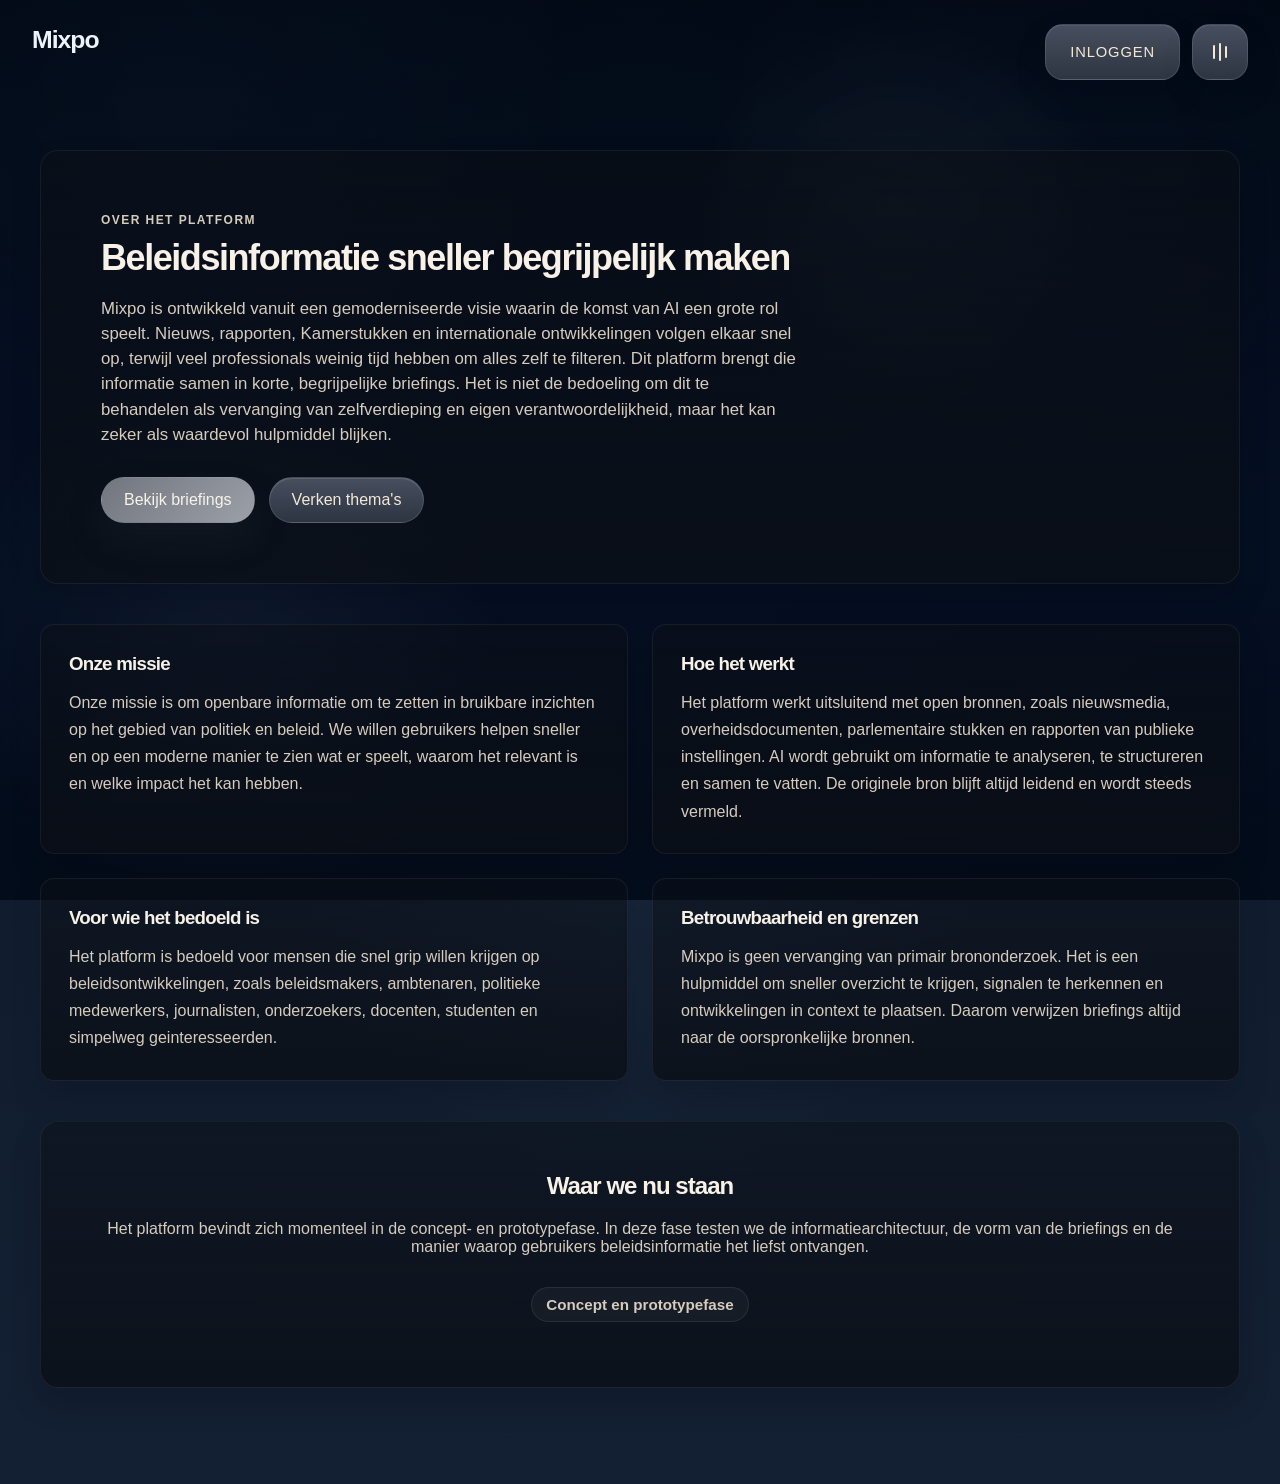
==== commit 793c8b19: "Fix video bug homepage" ====
--- a/about/index.html
+++ b/about/index.html
@@ -3,14 +3,14 @@
 <head>
     <meta charset="UTF-8">
     <meta name="viewport" content="width=device-width, initial-scale=1.0">
-    <title>Over ons | Beleidsbriefingplatform</title>
+    <title>Over ons | Mixpo</title>
     <link rel="stylesheet" href="../css/style.css">
 </head>
 
 <body class="site-theme" data-auth="logged-out">
 
 <div class="video-background" aria-hidden="true">
-    <video class="video-background-media" autoplay muted loop playsinline>
+    <video class="video-background-media" autoplay muted loop playsinline preload="auto">
         <source src="../assets/homescreen-background-white-slow.mp4" type="video/mp4">
     </video>
 </div>
@@ -19,10 +19,19 @@
     <a class="site-logo-slot homepage-brand" href="../index.html" aria-label="Home"></a>
     <div class="homepage-topbar-actions">
         <a class="topbar-link login-link" href="../onboarding/" data-auth-link="logged-out">Inloggen</a>
-        <a class="topbar-link" href="../dashboard.html" data-auth-link="logged-in">Dashboard</a>
-        <button class="menu-toggle" type="button" aria-expanded="false" aria-controls="site-menu" aria-label="Open menu" data-menu-toggle>
-            <span class="menu-toggle-label">Menu</span>
-            <span class="menu-toggle-icon" aria-hidden="true">
+        <a class="topbar-link topbar-link-icon-button" href="../dashboard.html" data-auth-link="logged-in" aria-label="Dashboard">
+            <span class="sr-only">Dashboard</span>
+            <span class="topbar-link-icon topbar-link-icon-dashboard" aria-hidden="true">
+                <span></span>
+                <span></span>
+                <span></span>
+                <span></span>
+            </span>
+        </a>
+        <button class="menu-toggle menu-toggle-icon-only" type="button" aria-expanded="false" aria-controls="site-menu" aria-label="Open menu" data-menu-toggle>
+            <span class="sr-only">Menu</span>
+            <span class="menu-toggle-icon menu-toggle-icon-columns" aria-hidden="true">
+                <span></span>
                 <span></span>
                 <span></span>
             </span>
@@ -47,7 +56,7 @@
         </nav>
 
         <div class="site-menu-footer">
-            <p>Beleidsbriefing voor professionals die sneller verbanden willen zien.</p>
+            <p>Mixpo voor professionals die sneller verbanden willen zien.</p>
             <a class="button login-link" href="../onboarding/" data-auth-link="logged-out">Inloggen</a>
             <a class="button" href="../dashboard.html" data-auth-link="logged-in">Dashboard</a>
         </div>
@@ -60,7 +69,7 @@
     <p class="eyebrow">Over het platform</p>
     <h2>Beleidsinformatie sneller begrijpelijk maken</h2>
     <p class="about-lede">
-        Policy Briefing Platform is ontwikkeld vanuit een gemoderniseerde visie waarin de komst van AI een grote rol speelt. Nieuws, rapporten, Kamerstukken en internationale ontwikkelingen volgen elkaar snel op, terwijl veel professionals weinig tijd hebben om alles zelf te filteren. Dit platform brengt die informatie samen in korte, begrijpelijke briefings. Het is niet de bedoeling om dit te behandelen als vervanging van zelfverdieping en eigen verantwoordelijkheid, maar het kan zeker als waardevol hulpmiddel blijken.
+        Mixpo is ontwikkeld vanuit een gemoderniseerde visie waarin de komst van AI een grote rol speelt. Nieuws, rapporten, Kamerstukken en internationale ontwikkelingen volgen elkaar snel op, terwijl veel professionals weinig tijd hebben om alles zelf te filteren. Dit platform brengt die informatie samen in korte, begrijpelijke briefings. Het is niet de bedoeling om dit te behandelen als vervanging van zelfverdieping en eigen verantwoordelijkheid, maar het kan zeker als waardevol hulpmiddel blijken.
     </p>
 
     <div class="hero-buttons">
@@ -69,7 +78,7 @@
     </div>
 </section>
 
-<section class="about-grid" aria-label="Over Policy Briefing Platform">
+<section class="about-grid" aria-label="Over Mixpo">
     <article class="about-card">
         <h3>Onze missie</h3>
         <p>
@@ -94,7 +103,7 @@
     <article class="about-card">
         <h3>Betrouwbaarheid en grenzen</h3>
         <p>
-            Policy Briefing Platform is geen vervanging van primair brononderzoek. Het is een hulpmiddel om sneller overzicht te krijgen, signalen te herkennen en ontwikkelingen in context te plaatsen. Daarom verwijzen briefings altijd naar de oorspronkelijke bronnen.
+            Mixpo is geen vervanging van primair brononderzoek. Het is een hulpmiddel om sneller overzicht te krijgen, signalen te herkennen en ontwikkelingen in context te plaatsen. Daarom verwijzen briefings altijd naar de oorspronkelijke bronnen.
         </p>
     </article>
 </section>
--- a/css/style.css
+++ b/css/style.css
@@ -108,10 +108,10 @@
 .eyebrow {
     margin: 0 0 8px;
     text-transform: uppercase;
-    letter-spacing: 0.08em;
+    letter-spacing: 0.12em;
     font-size: 12px;
     font-weight: 700;
-    color: #94a3b8;
+    color: #9fb4d2;
 }
 
 /* ===== Buttons ===== */
@@ -284,12 +284,14 @@
 .homepage,
 .site-theme {
     background:
-        radial-gradient(circle at top left, rgba(122, 46, 46, 0.16), transparent 26%),
-        radial-gradient(circle at 82% 16%, rgba(176, 126, 55, 0.16), transparent 22%),
-        linear-gradient(180deg, #0b1422 0%, #101a2b 42%, #162131 100%);
+        radial-gradient(circle at 12% 8%, rgba(116, 152, 222, 0.18), transparent 24%),
+        radial-gradient(circle at 82% 14%, rgba(103, 126, 179, 0.18), transparent 22%),
+        radial-gradient(circle at 50% 58%, rgba(83, 113, 168, 0.1), transparent 32%),
+        linear-gradient(180deg, #08101d 0%, #0d1625 28%, #111d2f 62%, #132033 100%);
     color: #e8e1d6;
     min-height: 100vh;
     overflow-x: hidden;
+    font-family: "Aptos", "Segoe UI", "Helvetica Neue", Arial, sans-serif;
 }
 
 .homepage::before,
@@ -305,10 +307,36 @@
     z-index: 0;
 }
 
+.homepage::after,
+.site-theme::after {
+    content: "";
+    position: fixed;
+    inset: 0;
+    pointer-events: none;
+    background:
+        radial-gradient(circle at 70% 24%, rgba(255, 255, 255, 0.05) 0%, transparent 18%),
+        radial-gradient(circle at 18% 70%, rgba(164, 189, 235, 0.08) 0%, transparent 22%);
+    mix-blend-mode: screen;
+    opacity: 0.7;
+    z-index: 0;
+}
+
 .homepage > *,
 .site-theme > * {
     position: relative;
     z-index: 1;
+}
+
+.homepage {
+    --home-surface-top: rgba(154, 162, 175, 0.5);
+    --home-surface-bottom: rgba(103, 114, 133, 0.42);
+    --home-surface-border: rgba(255, 255, 255, 0.14);
+    --home-surface-shadow: 0 24px 52px rgba(3, 8, 18, 0.2);
+    --home-panel-title: #eef4fd;
+    --home-panel-copy: rgba(223, 232, 245, 0.9);
+    --home-panel-muted: rgba(190, 204, 224, 0.78);
+    --home-panel-chip: rgba(255, 255, 255, 0.12);
+    --home-panel-chip-border: rgba(255, 255, 255, 0.1);
 }
 
 .video-background {
@@ -324,8 +352,11 @@
     position: absolute;
     inset: 0;
     background:
-        linear-gradient(180deg, rgba(6, 10, 16, 0.58) 0%, rgba(8, 13, 21, 0.62) 24%, rgba(10, 16, 25, 0.66) 56%, rgba(8, 12, 20, 0.74) 100%),
-        linear-gradient(90deg, rgba(5, 9, 15, 0.22) 0%, rgba(5, 9, 15, 0.1) 30%, rgba(5, 9, 15, 0.1) 70%, rgba(5, 9, 15, 0.24) 100%);
+        linear-gradient(180deg, rgba(1, 7, 18, 0.8) 0%, rgba(3, 11, 26, 0.87) 24%, rgba(4, 15, 34, 0.92) 58%, rgba(3, 10, 24, 0.96) 100%),
+        radial-gradient(circle at top center, rgba(78, 105, 153, 0.1), transparent 34%),
+        linear-gradient(90deg, rgba(4, 12, 27, 0.58) 0%, rgba(6, 16, 34, 0.28) 30%, rgba(6, 16, 34, 0.28) 70%, rgba(4, 12, 27, 0.6) 100%);
+    opacity: var(--video-overlay-opacity, 1);
+    transition: opacity 0.28s ease;
 }
 
 .video-background-media {
@@ -333,8 +364,8 @@
     height: 100%;
     object-fit: cover;
     object-position: center center;
-    filter: saturate(0.2) brightness(0.74) contrast(1.02);
-    transform: scale(1.04);
+    filter: none;
+    transform: none;
 }
 
 .homepage-splash {
@@ -347,7 +378,7 @@
     flex-direction: column;
     gap: 14px;
     background:
-        radial-gradient(circle at 50% 35%, rgba(176, 126, 55, 0.14), transparent 20%),
+        radial-gradient(circle at 50% 35%, rgba(122, 145, 184, 0.16), transparent 20%),
         linear-gradient(180deg, #09111d 0%, #111a29 100%);
     transition: opacity 0.9s ease, visibility 0.9s ease;
 }
@@ -367,7 +398,7 @@
     font-size: 52px;
     font-weight: 700;
     color: #f8f3eb;
-    background: linear-gradient(135deg, #6b1f1f 0%, #b07e37 100%);
+    background: linear-gradient(135deg, #3f4c63 0%, #6f829f 100%);
     box-shadow: 0 0 0 1px rgba(255, 244, 230, 0.08), 0 26px 60px rgba(0, 0, 0, 0.35);
     animation: splashPulse 1.8s ease-in-out infinite;
 }
@@ -394,15 +425,54 @@
 
 .homepage-shell {
     max-width: 1280px;
-    padding: 108px 40px 56px;
+    padding: 84px 40px 72px;
     display: flex;
     gap: 24px;
     align-items: flex-start;
+    transition: transform 0.68s cubic-bezier(0.22, 1, 0.36, 1), opacity 0.68s ease, filter 0.68s ease;
 }
 
 .homepage-main {
     flex: 1;
     min-width: 0;
+    display: grid;
+    gap: 36px;
+}
+
+body.dashboard-open .homepage-shell,
+body.dashboard-open .homepage-topbar {
+    transform: translateX(-84px);
+}
+
+body.dashboard-open .homepage-topbar-actions {
+    opacity: 0;
+    visibility: hidden;
+    pointer-events: none;
+}
+
+body.dashboard-open:not(.dashboard-expanded) .homepage-topbar-actions {
+    display: none;
+}
+
+body.dashboard-open .homepage-shell {
+    opacity: 0.72;
+    filter: saturate(0.9);
+}
+
+body.dashboard-expanded .homepage-shell,
+body.dashboard-expanded .homepage-topbar {
+    transform: none;
+}
+
+body.dashboard-expanded .homepage-topbar-actions {
+    opacity: 0;
+    visibility: hidden;
+    pointer-events: none;
+}
+
+body.dashboard-expanded .homepage-shell {
+    opacity: 1;
+    filter: none;
 }
 
 .site-theme main {
@@ -419,7 +489,7 @@
     align-items: end;
     padding: 84px 64px;
     min-height: 520px;
-    border: 1px solid rgba(190, 167, 132, 0.16);
+    border: 1px solid rgba(196, 210, 228, 0.12);
     border-radius: 18px;
     background:
         linear-gradient(135deg, rgba(20, 28, 41, 0.98) 0%, rgba(12, 18, 28, 1) 68%, rgba(10, 15, 24, 1) 100%);
@@ -435,7 +505,7 @@
     top: 56px;
     width: 120px;
     height: 1px;
-    background: rgba(176, 126, 55, 0.55);
+    background: rgba(196, 210, 228, 0.4);
     pointer-events: none;
 }
 
@@ -448,7 +518,7 @@
 }
 
 .hero-home .eyebrow {
-    color: #cba86b;
+    color: #b4c1d4;
     margin-bottom: 18px;
     letter-spacing: 0.16em;
 }
@@ -486,7 +556,7 @@
 .hero-buttons .button.secondary {
     background: rgba(255, 248, 240, 0.03);
     color: #f3e8d6;
-    border-color: rgba(176, 126, 55, 0.22);
+    border-color: rgba(196, 210, 228, 0.16);
 }
 
 .hero-signal-strip {
@@ -502,7 +572,7 @@
     padding: 9px 14px;
     border-radius: 4px;
     background: rgba(255, 248, 240, 0.035);
-    border-left: 2px solid rgba(176, 126, 55, 0.75);
+    border-left: 2px solid rgba(196, 210, 228, 0.6);
     color: #e6d8c4;
     font-size: 0.88rem;
     text-transform: uppercase;
@@ -518,7 +588,7 @@
 .briefing-note {
     align-self: end;
     padding: 30px 28px 34px;
-    border-left: 1px solid rgba(176, 126, 55, 0.3);
+    border-left: 1px solid rgba(196, 210, 228, 0.18);
     background: linear-gradient(180deg, rgba(26, 20, 19, 0.58) 0%, rgba(23, 28, 37, 0.9) 100%);
     position: relative;
 }
@@ -530,7 +600,7 @@
     top: 16px;
     bottom: 16px;
     width: 3px;
-    background: linear-gradient(180deg, rgba(176, 126, 55, 0.9) 0%, rgba(107, 31, 31, 0.55) 100%);
+    background: linear-gradient(180deg, rgba(196, 210, 228, 0.85) 0%, rgba(124, 142, 170, 0.42) 100%);
 }
 
 .briefing-note h3 {
@@ -555,7 +625,7 @@
     padding: 18px 20px;
     border-radius: 10px;
     background: rgba(14, 20, 30, 0.88);
-    border: 1px solid rgba(176, 126, 55, 0.12);
+    border: 1px solid rgba(196, 210, 228, 0.1);
     backdrop-filter: blur(6px);
     box-shadow: inset 0 1px 0 rgba(255, 248, 240, 0.02);
 }
@@ -565,7 +635,7 @@
     font-weight: 700;
     text-transform: uppercase;
     letter-spacing: 0.08em;
-    color: #cba86b;
+    color: #b4c1d4;
     margin-bottom: 6px;
 }
 
@@ -590,7 +660,7 @@
     gap: 20px;
     align-items: center;
     background: rgba(18, 24, 35, 0.92);
-    border: 1px solid rgba(176, 126, 55, 0.12);
+    border: 1px solid rgba(196, 210, 228, 0.1);
     border-radius: 10px;
     padding: 22px 24px;
     margin-bottom: 24px;
@@ -614,7 +684,7 @@
 .editorial-lead,
 .editorial-brief {
     background: linear-gradient(180deg, rgba(20, 27, 39, 0.96) 0%, rgba(14, 19, 29, 0.98) 100%);
-    border: 1px solid rgba(176, 126, 55, 0.12);
+    border: 1px solid rgba(196, 210, 228, 0.08);
     box-shadow: 0 16px 30px rgba(2, 6, 15, 0.24);
 }
 
@@ -634,7 +704,7 @@
     right: 34px;
     top: 26px;
     height: 1px;
-    background: linear-gradient(90deg, rgba(176, 126, 55, 0.75) 0%, rgba(176, 126, 55, 0.05) 100%);
+    background: linear-gradient(90deg, rgba(196, 210, 228, 0.55) 0%, rgba(196, 210, 228, 0.04) 100%);
 }
 
 .editorial-column {
@@ -672,21 +742,309 @@
 }
 
 .hot-topics {
-    margin-bottom: 34px;
+    margin-bottom: 0;
     position: relative;
     isolation: isolate;
+    padding: 18px 28px 24px;
+    border: 1px solid var(--home-surface-border);
+    border-radius: 12px;
+    background:
+        radial-gradient(circle at top right, rgba(255, 255, 255, 0.12), transparent 28%),
+        radial-gradient(circle at 18% 120%, rgba(192, 203, 218, 0.08), transparent 34%),
+        linear-gradient(180deg, var(--home-surface-top) 0%, var(--home-surface-bottom) 100%);
+    box-shadow: var(--home-surface-shadow);
+    overflow: hidden;
+    backdrop-filter: blur(18px);
+    -webkit-backdrop-filter: blur(18px);
+}
+
+.hot-topics::before {
+    content: "";
+    position: absolute;
+    inset: 0;
+    background:
+        linear-gradient(90deg, rgba(255, 255, 255, 0.04), transparent 16%),
+        linear-gradient(180deg, rgba(255, 255, 255, 0.03), transparent 22%);
+    pointer-events: none;
+}
+
+.topbar-link-button {
+    cursor: pointer;
+    font: inherit;
+}
+
+.sr-only {
+    position: absolute;
+    width: 1px;
+    height: 1px;
+    padding: 0;
+    margin: -1px;
+    overflow: hidden;
+    clip: rect(0, 0, 0, 0);
+    white-space: nowrap;
+    border: 0;
+}
+
+.homepage-dashboard-backdrop {
+    position: fixed;
+    inset: 0;
+    z-index: 54;
+    background: rgba(8, 14, 26, 0.32);
+    opacity: 0;
+    visibility: hidden;
+    pointer-events: none;
+    transition: opacity 0.35s ease, visibility 0.35s ease;
+}
+
+.homepage-dashboard-layer {
+    position: fixed;
+    top: 0;
+    right: 0;
+    bottom: 0;
+    width: min(34rem, 38vw);
+    min-width: 320px;
+    z-index: 58;
+    padding: 104px 28px 28px;
+    overflow-y: auto;
+    background: linear-gradient(180deg, rgba(236, 233, 230, 0.68) 0%, rgba(201, 208, 219, 0.48) 100%);
+    border-left: 1px solid rgba(255, 255, 255, 0.22);
+    box-shadow: -24px 0 60px rgba(3, 8, 18, 0.2);
+    backdrop-filter: blur(18px);
+    -webkit-backdrop-filter: blur(18px);
+    transform: translateX(104%);
+    transition: transform 0.68s cubic-bezier(0.22, 1, 0.36, 1), width 0.68s cubic-bezier(0.22, 1, 0.36, 1), max-width 0.68s cubic-bezier(0.22, 1, 0.36, 1);
+}
+
+.homepage-dashboard-layer::before {
+    content: "";
+    position: absolute;
+    top: 0;
+    left: 0;
+    right: 0;
+    height: 120px;
+    background: linear-gradient(180deg, rgba(78, 105, 153, 0.12) 0%, transparent 100%);
+    pointer-events: none;
+}
+
+body.dashboard-open .homepage-dashboard-backdrop {
+    opacity: 1;
+    visibility: visible;
+    pointer-events: auto;
+}
+
+body.dashboard-open .homepage-dashboard-layer {
+    transform: translateX(0);
+}
+
+body.dashboard-expanded .homepage-dashboard-layer {
+    position: fixed;
+    top: 0;
+    right: 0;
+    bottom: 0;
+    width: min(34rem, 38vw);
+    min-width: 320px;
+    padding: 104px 28px 28px;
+    overflow-y: auto;
+    background: transparent;
+    box-shadow: none;
+    backdrop-filter: none;
+    -webkit-backdrop-filter: none;
+}
+
+.homepage-dashboard-head {
+    display: flex;
+    justify-content: space-between;
+    align-items: flex-start;
+    gap: 16px;
+    margin-bottom: 22px;
+}
+
+.homepage-dashboard-head-actions {
+    display: inline-flex;
+    align-items: center;
+    gap: 12px;
+    pointer-events: auto;
+}
+
+.homepage-dashboard-menu {
+    min-height: 48px;
+}
+
+body.dashboard-open:not(.dashboard-expanded) .homepage-dashboard-menu {
+    display: none;
+}
+
+.homepage-dashboard-head h2,
+.homepage-dashboard-lead h3,
+.homepage-dashboard-metrics h3,
+.homepage-dashboard-item h3 {
+    margin-top: 0;
+    color: var(--home-panel-title);
+    font-family: Georgia, "Times New Roman", serif;
+}
+
+.homepage-dashboard-head h2 {
+    margin-bottom: 0;
+    font-size: clamp(2rem, 2.5vw, 2.8rem);
+    line-height: 1.04;
+}
+
+.homepage-dashboard-lead,
+.homepage-dashboard-metrics article,
+.homepage-dashboard-item {
+    border: 1px solid rgba(255, 255, 255, 0.24);
+    background:
+        linear-gradient(180deg, rgba(255, 255, 255, 0.18) 0%, rgba(255, 255, 255, 0.05) 100%),
+        linear-gradient(180deg, rgba(236, 233, 230, 0.58) 0%, rgba(201, 208, 219, 0.34) 100%);
+    box-shadow: 0 18px 40px rgba(2, 6, 15, 0.1);
+    transition: transform 0.86s cubic-bezier(0.22, 1, 0.36, 1), opacity 0.72s ease, box-shadow 0.35s ease;
+    pointer-events: auto;
+    backdrop-filter: blur(10px);
+    -webkit-backdrop-filter: blur(10px);
+}
+
+.homepage-dashboard-lead {
+    padding: 24px;
+    margin-bottom: 18px;
+}
+
+.homepage-dashboard-lead h3 {
+    font-size: clamp(1.65rem, 2vw, 2.3rem);
+    line-height: 1.08;
+    max-width: 14ch;
+    margin-bottom: 12px;
+}
+
+.homepage-dashboard-lead p,
+.homepage-dashboard-metrics p,
+.homepage-dashboard-item p {
+    color: var(--home-panel-copy);
+    line-height: 1.68;
+}
+
+.homepage-dashboard-actions {
+    display: flex;
+    flex-wrap: wrap;
+    gap: 12px;
+    margin-top: 22px;
+}
+
+.homepage-dashboard-actions .button {
+    margin-right: 0;
+}
+
+.homepage-dashboard-metrics {
+    display: grid;
+    grid-template-columns: repeat(2, minmax(0, 1fr));
+    gap: 14px;
+    margin-bottom: 18px;
+}
+
+.homepage-dashboard-metrics article,
+.homepage-dashboard-item {
+    padding: 18px;
+}
+
+.homepage-dashboard-metrics h3,
+.homepage-dashboard-item h3 {
+    margin-bottom: 10px;
+    font-size: 1.25rem;
+    line-height: 1.16;
+}
+
+.homepage-dashboard-stream {
+    display: grid;
+    gap: 14px;
+}
+
+.homepage-slot {
+    display: grid;
+}
+
+.homepage-slot > * {
+    grid-area: 1 / 1;
+}
+
+.timeline-slot {
+    width: min(23rem, calc(100vw - 160px));
+    flex: 0 0 auto;
+}
+
+.timeline-slot .timeline-day {
+    width: auto;
+}
+
+.slot-general,
+.slot-personal {
+    transition: transform 0.86s cubic-bezier(0.22, 1, 0.36, 1), opacity 0.72s ease, filter 0.72s ease;
+}
+
+.slot-personal {
+    opacity: 0;
+    visibility: hidden;
+    pointer-events: none;
+    transform: translateX(118px);
+}
+
+body.dashboard-expanded .homepage-card-swap {
+    opacity: 0;
+    filter: blur(5px);
+    transform: translateX(-140px);
+    visibility: hidden;
+    pointer-events: none;
+}
+
+body.dashboard-expanded .homepage-card-persist {
+    opacity: 1;
+    filter: none;
+    transform: none;
+}
+
+body.dashboard-expanded .homepage-card-personal {
+    opacity: 1;
+    visibility: visible;
+    pointer-events: auto;
+    transform: translateX(0);
+}
+
+body.dashboard-expanded .homepage-dashboard-backdrop {
+    opacity: 0;
+    visibility: hidden;
+    pointer-events: none;
+}
+
+body.dashboard-expanded .homepage-dashboard-head {
+    margin: 0 0 22px;
+    justify-content: flex-end;
+}
+
+body.dashboard-expanded .homepage-dashboard-head > div:first-child {
+    display: none;
+}
+
+body.dashboard-expanded .homepage-dashboard-content {
+    opacity: 0;
+    visibility: hidden;
+    pointer-events: none;
+    transform: translateX(40px);
 }
 
 .hot-topics-heading {
-    margin-bottom: 18px;
+    margin-bottom: 6px;
+    align-items: flex-start;
+    position: relative;
+    z-index: 1;
 }
 
 .hot-topics-note {
-    max-width: 18rem;
-    margin: 0;
-    color: #cfc6b9;
-    line-height: 1.6;
+    max-width: 22rem;
+    margin: 4px 0 0;
+    color: #c8d2e3;
+    line-height: 1.5;
     text-align: right;
+    font-size: 0.98rem;
+    padding-top: 14px;
+    border-top: 1px solid rgba(196, 210, 228, 0.14);
 }
 
 .hot-topics-grid {
@@ -697,23 +1055,111 @@
     z-index: 1;
 }
 
+.hot-topics-grid-quad {
+    grid-template-columns: repeat(4, minmax(0, 1fr));
+}
+
+.hot-topics-rotator {
+    position: relative;
+    min-height: 360px;
+    z-index: 1;
+}
+
+.hot-topics-rotator::before {
+    content: "";
+    position: absolute;
+    left: 0;
+    right: 0;
+    top: -8px;
+    height: 1px;
+    background: linear-gradient(90deg, rgba(32, 45, 66, 0.04) 0%, rgba(32, 45, 66, 0.2) 48%, rgba(32, 45, 66, 0.04) 100%);
+}
+
+.hot-topics-rotator .hot-topics-grid {
+    display: block;
+    min-height: 360px;
+}
+
+.hot-topics-rotator [data-hot-topic-slide] {
+    position: absolute;
+    inset: 0;
+    opacity: 0;
+    visibility: hidden;
+    pointer-events: none;
+    transform: translateX(28px);
+    transition: opacity 0.75s ease, transform 0.75s ease, visibility 0.75s ease;
+}
+
+.hot-topics-rotator [data-hot-topic-slide].is-active {
+    opacity: 1;
+    visibility: visible;
+    pointer-events: auto;
+    transform: translateX(0);
+}
+
+.hot-topics-rotator .hot-topic,
+.hot-topics-rotator .hot-topic-slot {
+    min-height: 360px;
+}
+
+.hot-topics-rotator .hot-topic-slot .hot-topic {
+    min-height: 360px;
+}
+
+.hot-topics-dots {
+    display: inline-flex;
+    align-items: center;
+    gap: 10px;
+    margin-top: 18px;
+}
+
+.hot-topics-dot {
+    width: 12px;
+    height: 12px;
+    padding: 0;
+    border: 0;
+    border-radius: 999px;
+    background: rgba(32, 45, 66, 0.16);
+    cursor: pointer;
+    box-shadow: 0 0 0 1px rgba(255, 255, 255, 0.18);
+    transition: transform 0.25s ease, background-color 0.25s ease, width 0.25s ease;
+}
+
+.hot-topics-dot.is-active {
+    background: #243650;
+    width: 28px;
+    transform: none;
+}
+
 .hot-topic {
+    --source-accent: #1b2942;
     display: flex;
     flex-direction: column;
-    justify-content: flex-end;
-    min-height: 280px;
-    padding: 28px;
-    border: 1px solid rgba(255, 255, 255, 0.06);
-    background: linear-gradient(180deg, rgba(11, 15, 22, 0.48) 0%, rgba(11, 15, 22, 0.78) 72%);
-    box-shadow: 0 16px 30px rgba(2, 6, 15, 0.18);
-    transition: transform 0.35s ease, border-color 0.35s ease, box-shadow 0.35s ease;
+    align-items: flex-start;
+    min-height: 260px;
+    padding: 28px 26px 26px;
+    border: 1px solid var(--home-surface-border);
+    border-radius: 14px;
+    background:
+        linear-gradient(180deg, rgba(255, 255, 255, 0.08) 0%, rgba(255, 255, 255, 0.02) 100%),
+        linear-gradient(145deg, rgba(114, 126, 148, 0.58) 0%, rgba(67, 79, 100, 0.5) 100%);
+    box-shadow: 0 24px 42px rgba(2, 6, 15, 0.18);
+    backdrop-filter: blur(16px);
+    -webkit-backdrop-filter: blur(16px);
+    transition: transform 0.68s cubic-bezier(0.22, 1, 0.36, 1), border-color 0.35s ease, box-shadow 0.35s ease, opacity 0.68s ease, filter 0.68s ease;
     position: relative;
     overflow: hidden;
 }
 
+.source-brand-politico {
+    --source-accent: #c93f33;
+}
+
 .hot-topic-primary {
-    min-height: 360px;
-    background: linear-gradient(180deg, rgba(11, 15, 22, 0.42) 0%, rgba(11, 15, 22, 0.76) 72%);
+    min-height: 260px;
+    background:
+        linear-gradient(180deg, rgba(255, 255, 255, 0.08) 0%, rgba(255, 255, 255, 0.02) 100%),
+        linear-gradient(135deg, rgba(118, 130, 151, 0.6) 0%, rgba(72, 84, 105, 0.52) 100%);
 }
 
 .hot-topic::before,
@@ -724,77 +1170,479 @@
 }
 
 .hot-topic::before {
-    inset: auto -10% -18% auto;
-    width: 220px;
-    height: 220px;
+    inset: auto -8% -24% auto;
+    width: 260px;
+    height: 260px;
+    display: block;
+    background: radial-gradient(circle, rgba(255, 255, 255, 0.08) 0%, rgba(166, 177, 196, 0.06) 34%, transparent 72%);
+    filter: blur(22px);
+    animation: cardSmoke 12s ease-in-out infinite;
+    opacity: 0.7;
+}
+
+.hot-topic::after {
+    top: 18px;
+    right: 18px;
+    bottom: 18px;
+    width: min(28%, 220px);
+    display: block;
+    border-radius: 18px;
+    background:
+        linear-gradient(180deg, rgba(255, 255, 255, 0.08) 0%, rgba(255, 255, 255, 0.02) 100%),
+        radial-gradient(circle at 24% 24%, rgba(255, 255, 255, 0.08) 0%, transparent 54%);
+    border: 1px solid rgba(255, 255, 255, 0.08);
+    box-shadow: inset 0 1px 0 rgba(255, 255, 255, 0.08);
+    opacity: 0.62;
+}
+
+.hot-topic-has-image::after {
     display: none;
-    filter: blur(18px);
-    animation: cardSmoke 12s ease-in-out infinite;
-}
-
-.hot-topic::after {
-    inset: -12% auto auto -10%;
-    width: 180px;
-    height: 180px;
+}
+
+.hot-topic-featured-image {
+    display: grid;
+    grid-template-columns: minmax(0, 0.92fr) minmax(0, 1.08fr);
+    gap: 12px;
+    align-items: stretch;
+    padding: 12px;
+    border-radius: 8px;
+    border-color: rgba(255, 255, 255, 0.08);
+    box-shadow: 0 18px 36px rgba(2, 6, 15, 0.16);
+    background:
+        linear-gradient(180deg, rgba(255, 255, 255, 0.05) 0%, rgba(255, 255, 255, 0.01) 100%),
+        linear-gradient(145deg, rgba(109, 121, 143, 0.54) 0%, rgba(64, 76, 96, 0.5) 100%);
+}
+
+.hot-topic-featured-image::before,
+.hot-topic-featured-image::after {
     display: none;
-    filter: blur(16px);
-    animation: cardSmoke 15s ease-in-out infinite reverse;
+}
+
+.hot-topic-kharg {
+    background:
+        linear-gradient(180deg, rgba(255, 255, 255, 0.05) 0%, rgba(255, 255, 255, 0.01) 100%),
+        linear-gradient(145deg, rgba(109, 121, 143, 0.54) 0%, rgba(64, 76, 96, 0.5) 100%);
+}
+
+.hot-topic-copy-panel {
+    position: relative;
+    z-index: 2;
+    align-self: stretch;
+    width: auto;
+    max-width: none;
+    min-height: 100%;
+    display: flex;
+    flex-direction: column;
+    gap: 0;
+    padding: 22px 22px 88px;
+    border-radius: 4px;
+    background: rgba(119, 131, 152, 0.26);
+    border: 1px solid rgba(255, 255, 255, 0.1);
+    box-shadow:
+        0 16px 30px rgba(6, 11, 20, 0.12),
+        inset 0 1px 0 rgba(255, 255, 255, 0.08);
+    backdrop-filter: blur(12px) saturate(125%);
+}
+
+.hot-topic-figure {
+    position: relative;
+    inset: auto;
+    display: block;
+    pointer-events: none;
+    z-index: 1;
+    overflow: hidden;
+    border-radius: 4px;
+    background: linear-gradient(180deg, rgba(27, 40, 60, 0.58) 0%, rgba(27, 40, 60, 0.42) 100%);
+    border: 0;
+    box-shadow: none;
+}
+
+.hot-topic-figure::before {
+    display: none;
+}
+
+.hot-topic-figure::after {
+    content: "";
+    position: absolute;
+    inset: 0;
+    background:
+        linear-gradient(180deg, rgba(255, 255, 255, 0.02) 0%, rgba(255, 255, 255, 0) 100%),
+        radial-gradient(circle at 50% 50%, rgba(84, 204, 217, 0.08) 0%, rgba(84, 204, 217, 0.02) 26%, transparent 56%);
+    z-index: 1;
+}
+
+.hot-topic-figure img {
+    position: relative;
+    width: 100%;
+    height: 100%;
+    display: block;
+    object-fit: cover;
+    object-position: 50% 50%;
+    transform: none;
+    transform-origin: center center;
+    filter: brightness(0.98) saturate(1.01) contrast(1.02);
+}
+
+.hot-topic-image-credit {
+    position: absolute;
+    left: 12px;
+    right: 12px;
+    bottom: 12px;
+    z-index: 2;
+    display: block;
+    padding: 8px 10px;
+    border-radius: 4px;
+    background: rgba(7, 15, 28, 0.66);
+    color: rgba(245, 249, 253, 0.9);
+    font-size: 0.65rem;
+    line-height: 1.35;
+    letter-spacing: 0.01em;
+    text-shadow: 0 1px 2px rgba(0, 0, 0, 0.22);
+}
+
+.hot-topic.hot-topic-featured-image .hot-topic-meta {
+    margin-bottom: 12px;
+    align-items: baseline;
+    padding-bottom: 10px;
+    border-bottom: 1px solid rgba(23, 36, 57, 0.08);
+}
+
+.hot-topic.hot-topic-featured-image .card-tag {
+    padding: 0;
+    min-height: 0;
+    background: none;
+    border: 0;
+    border-radius: 0;
+    color: #eef4fd;
+    box-shadow: none;
+}
+
+.hot-topic.hot-topic-featured-image .hot-topic-keywords {
+    color: rgba(214, 224, 238, 0.78);
+}
+
+.hot-topic.hot-topic-featured-image .source-time {
+    padding: 0;
+    background: none;
+    border: 0;
+    border-radius: 0;
+    color: var(--source-accent);
+    font-weight: 700;
+    box-shadow: none;
+}
+
+.hot-topic.hot-topic-featured-image h3 {
+    margin-top: 2px;
+    max-width: 100%;
+    color: #f3f7fd;
+    font-size: clamp(1.65rem, 2.25vw, 2.3rem);
+    line-height: 1.02;
+    text-shadow: none;
+}
+
+.hot-topic.hot-topic-featured-image .hot-topic-summary {
+    max-width: 100%;
+    color: rgba(225, 234, 246, 0.88);
+    margin-bottom: 0;
+}
+
+.hot-topic-featured-actions {
+    position: absolute;
+    left: 22px;
+    bottom: 20px;
+    display: flex;
+    justify-content: flex-start;
+    z-index: 3;
+}
+
+.hot-topic.hot-topic-featured-image .hot-topic-featured-actions a {
+    margin-top: 0 !important;
+    align-self: flex-start;
+    padding: 11px 15px;
+    border-radius: 4px;
+    background: var(--source-accent);
+    border: 0;
+    color: #f7fbff;
+    font-size: 0.94rem;
+    font-weight: 700;
+    letter-spacing: 0.01em;
+    box-shadow: 0 12px 24px rgba(5, 10, 22, 0.16);
+    opacity: 1;
+}
+
+.hot-topic.hot-topic-featured-image .hot-topic-visual-label {
+    display: none;
 }
 
 .hot-topic-meta {
     display: flex;
     justify-content: space-between;
     gap: 16px;
+    align-items: flex-start;
+    margin-bottom: 10px;
+    width: 100%;
+    position: relative;
+    z-index: 1;
+}
+
+.hot-topic-meta-main {
+    display: flex;
+    align-items: baseline;
+    gap: 10px;
+    flex-wrap: wrap;
+}
+
+.hot-topic-keywords {
+    color: var(--home-panel-muted);
+    font-size: 0.72rem;
+    letter-spacing: 0.08em;
+    text-transform: uppercase;
+}
+
+.source-time {
+    color: var(--home-panel-title);
+    font-size: 0.78rem;
+    letter-spacing: 0.12em;
+    text-transform: uppercase;
+    padding: 7px 10px;
+    border-radius: 999px;
+    background: var(--home-panel-chip);
+    border: 1px solid var(--home-panel-chip-border);
+}
+
+.hot-topic h3 {
+    margin: 6px 0 14px;
+    font-family: "Aptos Display", "Segoe UI", "Helvetica Neue", Arial, sans-serif;
+    font-size: clamp(1.6rem, 1.9vw, 2.25rem);
+    line-height: 0.98;
+    color: var(--home-panel-title);
+    max-width: clamp(18rem, 42%, 30rem);
+    letter-spacing: -0.05em;
+    position: relative;
+    z-index: 1;
+    text-wrap: balance;
+}
+
+.hot-topic:not(.hot-topic-primary) h3 {
+    font-size: clamp(1.55rem, 1.8vw, 2.1rem);
+}
+
+.hot-topic p {
+    max-width: 30rem;
+    margin: 0 0 18px;
+    color: var(--home-panel-copy);
+    line-height: 1.65;
+    font-size: 1.02rem;
+    position: relative;
+    z-index: 1;
+}
+
+.hot-topic-summary {
+    max-width: clamp(18rem, 46%, 31rem);
+    color: var(--home-panel-copy);
+    font-size: 0.98rem;
+    line-height: 1.58;
+}
+
+.hot-topic-visual {
+    position: absolute;
+    top: 18px;
+    right: 18px;
+    bottom: 18px;
+    width: min(28%, 220px);
+    border-radius: 18px;
+    overflow: hidden;
+    border: 1px solid rgba(255, 255, 255, 0.22);
+    box-shadow: inset 0 1px 0 rgba(255, 255, 255, 0.16);
+    background:
+        linear-gradient(180deg, rgba(255, 255, 255, 0.18) 0%, rgba(255, 255, 255, 0.06) 100%),
+        linear-gradient(135deg, rgba(234, 230, 224, 0.68) 0%, rgba(193, 188, 182, 0.48) 100%);
+}
+
+.hot-topic-visual-label {
+    position: absolute;
+    left: 14px;
+    bottom: 14px;
+    display: inline-flex;
     align-items: center;
-    margin-bottom: 18px;
-}
-
-.source-time {
-    color: #b9af9f;
-    font-size: 0.88rem;
-    letter-spacing: 0.04em;
-}
-
-.hot-topic h3 {
-    margin: 0 0 16px;
-    font-family: Georgia, "Times New Roman", serif;
-    font-size: clamp(1.8rem, 2.5vw, 3rem);
-    line-height: 1.08;
-    color: #f7f1e8;
-    max-width: 14ch;
-}
-
-.hot-topic:not(.hot-topic-primary) h3 {
-    font-size: clamp(1.55rem, 2vw, 2.2rem);
-}
-
-.hot-topic p {
-    max-width: 36rem;
-    margin: 0 0 18px;
-    color: #d6ccbe;
-    line-height: 1.75;
+    min-height: 32px;
+    padding: 0 12px;
+    border-radius: 999px;
+    background: rgba(22, 35, 55, 0.82);
+    border: 1px solid rgba(255, 255, 255, 0.08);
+    color: #f8fbff;
+    font-size: 0.74rem;
+    letter-spacing: 0.08em;
+    text-transform: uppercase;
+}
+
+.hot-topic-footer {
+    display: flex;
+    justify-content: space-between;
+    align-items: flex-end;
+    gap: 16px;
+    margin-top: auto;
+    position: relative;
+    z-index: 1;
+    width: 100%;
+}
+
+.hot-topic-glance {
+    display: none;
+}
+
+.hot-topic-glance span {
+    display: inline-flex;
+    align-items: center;
+    min-height: 34px;
+    padding: 0 12px;
+    border-radius: 999px;
+    background: var(--home-panel-chip);
+    border: 1px solid var(--home-panel-chip-border);
+    color: var(--home-panel-title);
+    font-size: 0.76rem;
+    letter-spacing: 0.08em;
+    text-transform: uppercase;
 }
 
 .hot-topic a {
-    color: #d2a665;
+    color: #f7fbff;
     text-decoration: none;
-    font-weight: 600;
+    font-weight: 700;
+    display: inline-flex;
+    align-items: center;
+    gap: 10px;
+    width: fit-content;
+    padding: 12px 16px;
+    border-radius: 999px;
+    background: rgba(22, 35, 55, 0.9);
+    box-shadow: inset 0 1px 0 rgba(255, 255, 255, 0.08), 0 12px 22px rgba(5, 10, 22, 0.12);
+    position: relative;
+    z-index: 1;
+    margin-top: auto;
 }
 
 .hot-topic:hover {
     transform: translateY(-4px);
-    border-color: rgba(255, 255, 255, 0.12);
-    box-shadow: 0 24px 46px rgba(2, 6, 15, 0.28);
+    border-color: rgba(255, 255, 255, 0.42);
+    box-shadow: 0 26px 48px rgba(2, 6, 15, 0.18);
+}
+
+.hot-topic.hot-topic-featured-image:hover {
+    transform: none;
+    border-color: transparent;
+    box-shadow: none;
 }
 
 .hot-topic a:hover {
-    text-decoration: underline;
+    text-decoration: none;
+}
+
+.news-feed-section {
+    margin-bottom: 0;
+    padding-top: 8px;
+}
+
+.news-feed-heading {
+    margin-bottom: 16px;
+    align-items: flex-start;
+}
+
+.news-feed-grid {
+    display: grid;
+    grid-template-columns: repeat(4, minmax(0, 1fr));
+    gap: 14px;
+    align-items: stretch;
+}
+
+.news-feed-card {
+    min-height: 160px;
+    padding: 18px 18px 20px;
+    border: 1px solid var(--home-surface-border);
+    border-radius: 22px;
+    background:
+        linear-gradient(180deg, rgba(255, 255, 255, 0.08) 0%, rgba(255, 255, 255, 0.02) 100%),
+        linear-gradient(180deg, rgba(111, 123, 145, 0.48) 0%, rgba(66, 78, 99, 0.4) 86%);
+    box-shadow: 0 22px 34px rgba(2, 6, 15, 0.14);
+    transition: transform 0.68s cubic-bezier(0.22, 1, 0.36, 1), border-color 0.3s ease, opacity 0.72s ease, filter 0.72s ease;
+    display: flex;
+    flex-direction: column;
+    justify-content: flex-start;
+    width: 100%;
+    box-sizing: border-box;
+    position: relative;
+    overflow: hidden;
+}
+
+.news-feed-card::before,
+.topic-directory-card::before {
+    content: "";
+    position: absolute;
+    inset: 0;
+    background: linear-gradient(180deg, rgba(255, 248, 240, 0.03), transparent 30%);
+    opacity: 0;
+    transition: opacity 0.3s ease;
+    pointer-events: none;
+}
+
+.news-feed-card h3,
+.topic-directory-card h3 {
+    margin: 8px 0 8px;
+    color: var(--home-panel-title);
+    font-family: "Aptos Display", "Segoe UI", "Helvetica Neue", Arial, sans-serif;
+    font-size: 1.12rem;
+    line-height: 1.05;
+    letter-spacing: -0.04em;
+}
+
+.news-feed-card p,
+.topic-directory-card p {
+    margin: 0;
+    color: var(--home-panel-copy);
+    line-height: 1.5;
+    font-size: 0.88rem;
+}
+
+.news-feed-card:hover,
+.topic-directory-card:hover {
+    transform: translateY(-4px);
+    border-color: rgba(255, 255, 255, 0.42);
+    box-shadow: 0 22px 38px rgba(2, 6, 15, 0.18);
+}
+
+.news-feed-card:hover::before,
+.topic-directory-card:hover::before {
+    opacity: 1;
+}
+
+.topic-directory {
+    margin-bottom: 0;
+}
+
+.topic-directory-grid {
+    display: grid;
+    grid-template-columns: repeat(4, minmax(0, 1fr));
+    gap: 18px;
+}
+
+.topic-directory-card {
+    min-height: 220px;
+    padding: 22px 20px 22px;
+    text-decoration: none;
+    border: 1px solid var(--home-surface-border);
+    border-radius: 24px;
+    background:
+        linear-gradient(180deg, rgba(255, 255, 255, 0.08) 0%, rgba(255, 255, 255, 0.02) 100%),
+        linear-gradient(180deg, rgba(109, 121, 143, 0.46) 0%, rgba(64, 76, 96, 0.38) 84%);
+    box-shadow: 0 20px 32px rgba(2, 6, 15, 0.14);
+    transition: transform 0.68s cubic-bezier(0.22, 1, 0.36, 1), border-color 0.3s ease;
 }
 
 .week-timeline-section {
     position: relative;
-    margin-bottom: 40px;
+    margin-bottom: 0;
     isolation: isolate;
+    padding: 18px 0 10px;
 }
 
 .week-timeline-sticky {
@@ -816,11 +1664,12 @@
 
 .week-timeline-intro h2 {
     margin: 0 0 10px;
-    font-family: Georgia, "Times New Roman", serif;
+    font-family: "Aptos Display", "Segoe UI", "Helvetica Neue", Arial, sans-serif;
     font-size: clamp(2rem, 2.8vw, 3.4rem);
-    line-height: 1.05;
+    line-height: 0.98;
     color: #f7f1e8;
     max-width: 12ch;
+    letter-spacing: -0.05em;
 }
 
 .week-timeline-intro p:last-child {
@@ -832,10 +1681,17 @@
 
 .week-timeline-window {
     overflow: hidden;
-    border-block: 1px solid rgba(255, 255, 255, 0.08);
-    padding: 28px 0;
+    border-block: 1px solid rgba(255, 255, 255, 0.22);
+    padding: 34px 26px 30px;
     position: relative;
     z-index: 1;
+    border-radius: 20px;
+    background:
+        radial-gradient(circle at top left, rgba(255, 255, 255, 0.08), transparent 26%),
+        linear-gradient(180deg, rgba(100, 113, 136, 0.38) 0%, rgba(60, 73, 94, 0.28) 100%);
+    box-shadow: inset 0 1px 0 rgba(255, 255, 255, 0.18), var(--home-surface-shadow);
+    backdrop-filter: blur(14px);
+    -webkit-backdrop-filter: blur(14px);
 }
 
 .week-timeline-window::before {
@@ -845,7 +1701,7 @@
     right: 0;
     top: 50%;
     height: 1px;
-    background: linear-gradient(90deg, rgba(255, 255, 255, 0.04) 0%, rgba(255, 255, 255, 0.14) 50%, rgba(255, 255, 255, 0.04) 100%);
+    background: linear-gradient(90deg, rgba(32, 45, 66, 0.04) 0%, rgba(32, 45, 66, 0.14) 50%, rgba(32, 45, 66, 0.04) 100%);
     transform: translateY(-50%);
 }
 
@@ -856,7 +1712,7 @@
     left: -18%;
     width: 22%;
     height: 2px;
-    background: linear-gradient(90deg, transparent 0%, rgba(255, 255, 255, 0.12) 50%, transparent 100%);
+    background: linear-gradient(90deg, transparent 0%, rgba(32, 45, 66, 0.12) 50%, transparent 100%);
     transform: translateY(-50%);
     animation: timelinePulse 7.5s ease-in-out infinite;
     z-index: 0;
@@ -864,115 +1720,140 @@
 
 .week-timeline-track {
     display: flex;
-    gap: 24px;
+    gap: 40px;
     width: max-content;
     will-change: transform;
+    align-items: flex-start;
 }
 
 .timeline-day {
-    width: min(32rem, calc(100vw - 88px));
-    min-height: 420px;
-    padding: 26px 24px 28px;
-    background: linear-gradient(180deg, rgba(11, 15, 22, 0.52) 0%, rgba(11, 15, 22, 0.78) 100%);
-    border: 1px solid rgba(255, 255, 255, 0.06);
+    width: min(23rem, calc(100vw - 160px));
+    min-height: auto;
+    padding: 10px 0 0 0;
+    background: transparent;
+    border: 0;
     display: flex;
     flex-direction: column;
-    justify-content: space-between;
+    justify-content: flex-start;
     position: relative;
-    transition: transform 0.35s ease, border-color 0.35s ease;
+    transition: transform 0.68s cubic-bezier(0.22, 1, 0.36, 1), opacity 0.68s ease, filter 0.68s ease;
     z-index: 1;
-    overflow: hidden;
+    overflow: visible;
     box-shadow: none;
+    backdrop-filter: none;
+    -webkit-backdrop-filter: none;
+}
+
+.timeline-day:nth-child(2n) {
+    margin-top: 52px;
+}
+
+.timeline-day:nth-child(3n) {
+    margin-top: 18px;
 }
 
 .timeline-day::before {
     content: "";
     position: absolute;
-    left: 24px;
-    top: 24px;
-    width: 14px;
-    height: 14px;
+    left: 0;
+    top: 0;
+    width: 12px;
+    height: 12px;
     border-radius: 50%;
-    background: rgba(255, 255, 255, 0.42);
-    box-shadow: 0 0 0 6px rgba(255, 255, 255, 0.06);
+    background: rgba(22, 35, 55, 0.78);
+    box-shadow: 0 0 0 6px rgba(22, 35, 55, 0.08);
+    transition: transform 0.3s ease, box-shadow 0.3s ease;
 }
 
 .timeline-day-current {
-    background: linear-gradient(180deg, rgba(11, 15, 22, 0.58) 0%, rgba(11, 15, 22, 0.82) 100%);
+    background: transparent;
 }
 
 .timeline-day::after {
-    content: "";
-    position: absolute;
-    right: -8%;
-    bottom: -14%;
-    width: 180px;
-    height: 180px;
-    display: none;
-    filter: blur(18px);
-    animation: cardSmoke 13s ease-in-out infinite;
-    pointer-events: none;
+    content: none;
 }
 
 .timeline-day:hover {
-    transform: translateY(-6px);
-    border-color: rgba(255, 255, 255, 0.12);
+    transform: translateY(-4px);
+    opacity: 1;
+}
+
+.timeline-day:hover::before {
+    transform: scale(1.18);
+    box-shadow: 0 0 0 10px rgba(22, 35, 55, 0.08);
 }
 
 .timeline-day-label {
     display: inline-block;
     margin-left: 28px;
-    margin-bottom: 20px;
-    color: rgba(255, 255, 255, 0.62);
+    margin-bottom: 12px;
+    color: var(--home-panel-muted);
     text-transform: uppercase;
     letter-spacing: 0.12em;
-    font-size: 0.82rem;
+    font-size: 0.76rem;
 }
 
 .timeline-day h3 {
-    margin: 0 0 14px;
-    font-family: Georgia, "Times New Roman", serif;
-    font-size: clamp(1.8rem, 2.3vw, 2.7rem);
-    line-height: 1.1;
-    color: #f7f1e8;
-    max-width: 14ch;
+    margin: 0 0 12px 28px;
+    font-family: "Aptos Display", "Segoe UI", "Helvetica Neue", Arial, sans-serif;
+    font-size: clamp(1.3rem, 1.7vw, 1.85rem);
+    line-height: 1.02;
+    color: var(--home-panel-title);
+    max-width: 15ch;
+    letter-spacing: -0.04em;
 }
 
 .timeline-day p {
-    margin: 0 0 22px;
-    color: #d6ccbe;
-    line-height: 1.75;
-    max-width: 30rem;
+    margin: 0 0 16px 28px;
+    color: var(--home-panel-copy);
+    line-height: 1.65;
+    max-width: 22rem;
+    font-size: 0.93rem;
 }
 
 .timeline-sources {
     display: flex;
     flex-wrap: wrap;
-    gap: 10px;
+    gap: 8px;
     margin: 0;
     padding: 0;
     list-style: none;
 }
 
 .timeline-sources li {
-    padding: 7px 10px;
-    border-left: 2px solid rgba(255, 255, 255, 0.32);
-    background: rgba(255, 248, 240, 0.03);
-    color: #e5d8c6;
-    font-size: 0.84rem;
+    padding: 0;
+    border-left: 0;
+    background: transparent;
+    color: var(--home-panel-title);
+    font-size: 0.76rem;
     text-transform: uppercase;
     letter-spacing: 0.08em;
     transition: transform 0.25s ease, background-color 0.25s ease, border-color 0.25s ease;
 }
 
+.timeline-sources li::after {
+    content: "/";
+    margin-left: 8px;
+    color: rgba(32, 45, 66, 0.26);
+}
+
+.timeline-sources li:last-child::after {
+    content: "";
+    margin-left: 0;
+}
+
 .timeline-sources li:hover {
     transform: translateY(-2px);
-    background: rgba(255, 248, 240, 0.06);
-    border-color: rgba(255, 255, 255, 0.68);
+    background: transparent;
+    border-color: transparent;
 }
 
 .section-atmosphere {
-    display: none;
+    display: block;
+    inset: 0;
+    position: absolute;
+    opacity: 0.34;
+    z-index: 0;
 }
 
 .section-smoke,
@@ -995,13 +1876,13 @@
 .section-smoke-a {
     top: 2%;
     left: 8%;
-    background: radial-gradient(circle, rgba(162, 46, 46, 0.34) 0%, rgba(224, 162, 76, 0.28) 36%, transparent 72%);
+    background: radial-gradient(circle, rgba(118, 140, 182, 0.24) 0%, rgba(196, 210, 228, 0.14) 36%, transparent 72%);
 }
 
 .section-smoke-b {
     top: 18%;
     right: 4%;
-    background: radial-gradient(circle, rgba(86, 128, 194, 0.34) 0%, rgba(224, 162, 76, 0.24) 34%, transparent 72%);
+    background: radial-gradient(circle, rgba(96, 127, 180, 0.26) 0%, rgba(196, 210, 228, 0.14) 34%, transparent 72%);
     animation-duration: 19s;
     animation-delay: -5s;
 }
@@ -1011,7 +1892,7 @@
     left: 2%;
     width: 34vw;
     height: 34vw;
-    background: radial-gradient(circle, rgba(86, 128, 194, 0.3) 0%, rgba(224, 162, 76, 0.22) 34%, transparent 74%);
+    background: radial-gradient(circle, rgba(96, 127, 180, 0.22) 0%, rgba(196, 210, 228, 0.12) 34%, transparent 74%);
 }
 
 .section-smoke-d {
@@ -1019,7 +1900,7 @@
     right: 6%;
     width: 28vw;
     height: 28vw;
-    background: radial-gradient(circle, rgba(162, 46, 46, 0.34) 0%, rgba(122, 46, 46, 0.22) 38%, transparent 74%);
+    background: radial-gradient(circle, rgba(103, 124, 160, 0.24) 0%, rgba(76, 96, 128, 0.14) 38%, transparent 74%);
     animation-duration: 18s;
     animation-delay: -8s;
 }
@@ -1036,24 +1917,24 @@
 
 .section-beam-a {
     left: 18%;
-    background: linear-gradient(180deg, transparent 0%, rgba(224, 162, 76, 0.26) 32%, rgba(95, 133, 187, 0.18) 60%, transparent 100%);
+    background: linear-gradient(180deg, transparent 0%, rgba(190, 204, 224, 0.16) 32%, rgba(95, 133, 187, 0.16) 60%, transparent 100%);
 }
 
 .section-beam-b {
     right: 12%;
-    background: linear-gradient(180deg, transparent 0%, rgba(86, 128, 194, 0.24) 30%, rgba(224, 162, 76, 0.18) 58%, transparent 100%);
+    background: linear-gradient(180deg, transparent 0%, rgba(86, 128, 194, 0.18) 30%, rgba(190, 204, 224, 0.14) 58%, transparent 100%);
     --beam-rotation: -7deg;
     animation-duration: 17s;
 }
 
 .section-beam-c {
     left: 6%;
-    background: linear-gradient(180deg, transparent 0%, rgba(224, 162, 76, 0.22) 34%, rgba(162, 46, 46, 0.16) 60%, transparent 100%);
+    background: linear-gradient(180deg, transparent 0%, rgba(190, 204, 224, 0.16) 34%, rgba(96, 127, 180, 0.12) 60%, transparent 100%);
 }
 
 .section-beam-d {
     right: 18%;
-    background: linear-gradient(180deg, transparent 0%, rgba(95, 133, 187, 0.24) 30%, rgba(224, 162, 76, 0.16) 56%, transparent 100%);
+    background: linear-gradient(180deg, transparent 0%, rgba(95, 133, 187, 0.18) 30%, rgba(190, 204, 224, 0.12) 56%, transparent 100%);
     --beam-rotation: -10deg;
     animation-duration: 20s;
 }
@@ -1061,11 +1942,19 @@
 .card-tag {
     display: inline-block;
     margin-bottom: 14px;
-    font-size: 12px;
+    font-size: 11px;
     font-weight: 700;
     text-transform: uppercase;
-    letter-spacing: 0.06em;
-    color: #cba86b;
+    letter-spacing: 0.14em;
+    color: var(--home-panel-muted);
+}
+
+.hot-topic .card-tag {
+    margin-bottom: 0;
+    padding: 7px 10px;
+    border-radius: 999px;
+    background: var(--home-panel-chip);
+    border: 1px solid var(--home-panel-chip-border);
 }
 
 .editorial-lead h3,
@@ -1090,7 +1979,7 @@
 .editorial-lead a,
 .editorial-brief a,
 .text-link {
-    color: #d2a665;
+    color: #d7e1ef;
     font-weight: 600;
     text-decoration: none;
 }
@@ -1102,19 +1991,22 @@
 }
 
 .content-panel {
-    background: linear-gradient(180deg, rgba(17, 23, 33, 0.94) 0%, rgba(13, 18, 27, 0.98) 100%);
+    background: linear-gradient(180deg, rgba(246, 242, 236, 0.78) 0%, rgba(225, 220, 213, 0.7) 100%);
     border-radius: 10px;
     padding: 28px;
-    border: 1px solid rgba(176, 126, 55, 0.12);
-    box-shadow: 0 18px 40px rgba(2, 6, 15, 0.22);
+    border: 1px solid var(--home-surface-border);
+    box-shadow: 0 18px 40px rgba(2, 6, 15, 0.16);
+    backdrop-filter: blur(10px);
+    -webkit-backdrop-filter: blur(10px);
+    transition: transform 0.68s cubic-bezier(0.22, 1, 0.36, 1), opacity 0.68s ease, filter 0.68s ease;
 }
 
 .section-heading {
     display: flex;
     justify-content: space-between;
-    gap: 16px;
+    gap: 28px;
     align-items: flex-end;
-    margin-bottom: 20px;
+    margin-bottom: 24px;
 }
 
 .section-heading h2 {
@@ -1158,12 +2050,13 @@
 
 .rail-item {
     padding: 24px 24px 26px;
-    border-top: 1px solid rgba(176, 126, 55, 0.28);
-    background: rgba(255, 248, 240, 0.03);
+    border-top: 1px solid rgba(196, 210, 228, 0.14);
+    background: rgba(223, 231, 242, 0.06);
+    transition: transform 0.68s cubic-bezier(0.22, 1, 0.36, 1), opacity 0.68s ease, filter 0.68s ease;
 }
 
 .rail-item-accent {
-    background: linear-gradient(180deg, rgba(107, 31, 31, 0.16) 0%, rgba(255, 248, 240, 0.03) 100%);
+    background: linear-gradient(180deg, rgba(118, 140, 182, 0.14) 0%, rgba(223, 231, 242, 0.04) 100%);
 }
 
 .rail-item h3 {
@@ -1182,7 +2075,7 @@
     width: 320px;
     flex: 0 0 320px;
     background: linear-gradient(180deg, rgba(19, 25, 36, 0.97) 0%, rgba(13, 18, 27, 0.99) 100%);
-    border: 1px solid rgba(176, 126, 55, 0.18);
+    border: 1px solid rgba(196, 210, 228, 0.12);
     border-radius: 10px;
     padding: 22px;
     box-shadow: 0 18px 40px rgba(2, 6, 15, 0.3);
@@ -1222,7 +2115,7 @@
 }
 
 .pill {
-    border: 1px solid rgba(176, 126, 55, 0.18);
+    border: 1px solid rgba(196, 210, 228, 0.12);
     background: rgba(255, 248, 240, 0.03);
     color: #e8dfd2;
     border-radius: 4px;
@@ -1232,9 +2125,9 @@
 }
 
 .pill.active {
-    background: rgba(176, 126, 55, 0.12);
-    border-color: rgba(176, 126, 55, 0.32);
-    color: #e5c28c;
+    background: rgba(223, 231, 242, 0.08);
+    border-color: rgba(223, 231, 242, 0.2);
+    color: #f7f1e8;
 }
 
 .sidebar-list {
@@ -1286,11 +2179,21 @@
 
 .homepage .site-logo-slot,
 .site-theme .site-logo-slot {
-    border-color: rgba(176, 126, 55, 0.24);
-    background:
-        linear-gradient(135deg, rgba(107, 31, 31, 0.32) 0%, rgba(176, 126, 55, 0.18) 100%),
-        rgba(255, 248, 240, 0.02);
+    min-width: 0;
+    width: auto;
+    height: auto;
+    border: 0;
+    background: transparent;
     position: relative;
+    box-shadow: none;
+    backdrop-filter: none;
+    -webkit-backdrop-filter: none;
+    border-radius: 0;
+    display: inline-flex;
+    align-items: center;
+    padding: 4px 0;
+    text-decoration: none;
+    line-height: 1;
 }
 
 .homepage-brand {
@@ -1299,28 +2202,31 @@
 
 .homepage .site-logo-slot::after,
 .site-theme .site-logo-slot::after {
-    content: "BP";
-    position: absolute;
-    left: 18px;
-    top: 14px;
-    color: #f0dfc7;
-    font-family: Georgia, "Times New Roman", serif;
-    font-size: 1.1rem;
-    font-weight: 700;
-    letter-spacing: 0.08em;
+    content: "Mixpo";
+    position: static;
+    display: block;
+    color: #eef3fb;
+    font-family: "Aptos Display", "Segoe UI", "Helvetica Neue", Arial, sans-serif;
+    font-size: 1.55rem;
+    font-weight: 800;
+    letter-spacing: -0.04em;
 }
 
 .homepage .button,
 .site-theme .button {
-    background: linear-gradient(135deg, #6b1f1f 0%, #9d6a2b 100%);
+    background: linear-gradient(135deg, #70757e 0%, #9ca1a9 100%);
     color: #f8f3eb;
-    box-shadow: 0 16px 30px rgba(107, 31, 31, 0.24);
-    border-radius: 8px;
+    box-shadow: 0 18px 34px rgba(39, 44, 53, 0.24);
+    border-radius: 999px;
+    padding: 13px 22px;
 }
 
 .homepage .button.secondary,
 .site-theme .button.secondary {
-    box-shadow: none;
+    background: rgba(255, 255, 255, 0.18);
+    border-color: rgba(255, 255, 255, 0.22);
+    color: #1f2d43;
+    box-shadow: inset 0 1px 0 rgba(255, 255, 255, 0.12);
 }
 
 .homepage .status-label,
@@ -1342,12 +2248,13 @@
 .site-theme .sidebar-section h3,
 .site-theme .personal-sidebar h2 {
     color: #f7f1e8;
-    font-family: Georgia, "Times New Roman", serif;
+    font-family: "Aptos Display", "Segoe UI", "Helvetica Neue", Arial, sans-serif;
+    letter-spacing: -0.04em;
 }
 
 .homepage .icon-button,
 .site-theme .icon-button {
-    color: #cba86b;
+    color: #c6d3e4;
 }
 
 .homepage-topbar-actions {
@@ -1360,16 +2267,45 @@
 .topbar-link {
     display: inline-flex;
     align-items: center;
+    justify-content: center;
     min-height: 56px;
-    padding: 0 20px;
-    border-radius: 999px;
-    border: 1px solid rgba(176, 126, 55, 0.22);
-    background: rgba(255, 248, 240, 0.03);
+    padding: 0 24px;
+    border-radius: 18px;
+    border: 1px solid rgba(255, 255, 255, 0.16);
+    background: linear-gradient(180deg, rgba(116, 118, 123, 0.84) 0%, rgba(66, 69, 75, 0.88) 100%);
     color: #f3e8d6;
     text-decoration: none;
     font-size: 0.92rem;
     letter-spacing: 0.06em;
     text-transform: uppercase;
+    box-shadow: inset 0 1px 0 rgba(255, 255, 255, 0.06), 0 14px 30px rgba(2, 6, 15, 0.18);
+    backdrop-filter: blur(12px);
+    -webkit-backdrop-filter: blur(12px);
+}
+
+.topbar-link-icon-button {
+    min-width: 56px;
+    width: 56px;
+    padding: 0;
+}
+
+.topbar-link-icon {
+    display: grid;
+    width: 18px;
+    height: 18px;
+    gap: 4px;
+}
+
+.topbar-link-icon-dashboard {
+    grid-template-columns: repeat(2, 1fr);
+    grid-template-rows: repeat(2, 1fr);
+}
+
+.topbar-link-icon-dashboard span {
+    display: block;
+    border-radius: 2px;
+    background: currentColor;
+    opacity: 0.94;
 }
 
 .menu-toggle {
@@ -1378,12 +2314,23 @@
     gap: 14px;
     min-height: 56px;
     padding: 10px 14px 10px 18px;
-    border: 1px solid rgba(176, 126, 55, 0.22);
-    background: rgba(255, 248, 240, 0.03);
+    border: 1px solid rgba(255, 255, 255, 0.16);
+    background: linear-gradient(180deg, rgba(116, 118, 123, 0.84) 0%, rgba(66, 69, 75, 0.88) 100%);
     color: #f3e8d6;
     cursor: pointer;
     font: inherit;
-    border-radius: 999px;
+    border-radius: 18px;
+    box-shadow: inset 0 1px 0 rgba(255, 255, 255, 0.06), 0 14px 30px rgba(2, 6, 15, 0.18);
+    backdrop-filter: blur(12px);
+    -webkit-backdrop-filter: blur(12px);
+}
+
+.menu-toggle-icon-only {
+    min-width: 56px;
+    width: 56px;
+    padding: 0;
+    justify-content: center;
+    gap: 0;
 }
 
 .menu-toggle-label {
@@ -1396,7 +2343,7 @@
     width: 36px;
     height: 36px;
     border-radius: 50%;
-    background: rgba(176, 126, 55, 0.14);
+    background: rgba(255, 255, 255, 0.16);
     display: inline-flex;
     flex-direction: column;
     justify-content: center;
@@ -1411,12 +2358,36 @@
     background: currentColor;
 }
 
+.menu-toggle-icon-columns {
+    width: 18px;
+    height: 18px;
+    border-radius: 0;
+    background: none;
+    flex-direction: row;
+    gap: 4px;
+}
+
+.menu-toggle-icon-columns span {
+    width: 2px;
+    height: 14px;
+    border-radius: 999px;
+    background: currentColor;
+}
+
+.menu-toggle-icon-columns span:nth-child(2) {
+    height: 18px;
+}
+
+.menu-toggle-icon-columns span:nth-child(3) {
+    height: 12px;
+}
+
 .site-menu-overlay {
     position: fixed;
     inset: 0;
     z-index: 70;
     background:
-        radial-gradient(circle at top right, rgba(176, 126, 55, 0.12), transparent 24%),
+        radial-gradient(circle at top right, rgba(128, 148, 182, 0.12), transparent 24%),
         linear-gradient(135deg, rgba(12, 18, 28, 0.98) 0%, rgba(17, 22, 31, 0.99) 100%);
     opacity: 0;
     visibility: hidden;
@@ -1449,7 +2420,7 @@
 
 .site-menu-kicker {
     margin: 0;
-    color: #cba86b;
+    color: #b9c8db;
     text-transform: uppercase;
     letter-spacing: 0.14em;
     font-size: 0.78rem;
@@ -1463,6 +2434,15 @@
     font: inherit;
     text-transform: uppercase;
     letter-spacing: 0.08em;
+}
+
+.hot-topics .eyebrow,
+.homepage-dashboard-layer .eyebrow {
+    color: var(--home-panel-muted);
+}
+
+.homepage-dashboard-layer .site-menu-close {
+    color: var(--home-panel-title);
 }
 
 .site-menu-nav {
@@ -1489,7 +2469,7 @@
 
 .site-menu-nav a:hover,
 .site-menu-nav a[aria-current="page"] {
-    color: #d2a665;
+    color: #d7e1ef;
 }
 
 .site-menu-footer {
@@ -1498,7 +2478,7 @@
     align-items: end;
     gap: 24px;
     padding-top: 18px;
-    border-top: 1px solid rgba(176, 126, 55, 0.14);
+    border-top: 1px solid rgba(196, 210, 228, 0.1);
     width: 100%;
 }
 
@@ -1551,7 +2531,7 @@
 .site-theme .eyebrow,
 .site-theme .about-note,
 .site-theme .card-tag {
-    color: #cba86b;
+    color: #b9c8db;
 }
 
 .site-theme .about-note {
@@ -1563,9 +2543,9 @@
 .site-theme .pill,
 .site-theme .topbar-link,
 .site-theme .menu-toggle {
-    background: rgba(255, 248, 240, 0.03);
+    background: linear-gradient(180deg, rgba(74, 82, 98, 0.96) 0%, rgba(46, 54, 68, 0.98) 100%);
     color: #f3e8d6;
-    border-color: rgba(176, 126, 55, 0.22);
+    border-color: rgba(196, 210, 228, 0.14);
 }
 
 .site-theme .pill.active {
@@ -1577,7 +2557,7 @@
 .site-theme .text-link,
 .site-theme .hero a:not(.button),
 .site-theme .cta a:not(.button) {
-    color: #d2a665;
+    color: #d7e1ef;
 }
 
 .site-theme .floating-feed-button {
@@ -1593,7 +2573,7 @@
 
     50% {
         transform: scale(1.04);
-        box-shadow: 0 0 0 1px rgba(255, 244, 230, 0.12), 0 32px 70px rgba(176, 126, 55, 0.18);
+        box-shadow: 0 0 0 1px rgba(255, 244, 230, 0.12), 0 32px 70px rgba(120, 142, 178, 0.18);
     }
 }
 
@@ -1713,17 +2693,51 @@
 
     .editorial-ribbon,
     .coverage-layout,
-    .hot-topics-grid {
+    .hot-topics-grid,
+    .homepage-dashboard-metrics,
+    .topic-directory-grid {
         grid-template-columns: 1fr;
+    }
+
+    .news-feed-grid {
+        grid-template-columns: repeat(3, minmax(0, 1fr));
     }
 
     .homepage-shell {
         padding: 24px;
-        padding-top: 104px;
+        padding-top: 82px;
+    }
+
+    .homepage-main {
+        gap: 28px;
     }
 
     .site-theme main {
         padding: 132px 24px 48px;
+    }
+
+    .homepage-dashboard-layer {
+        width: min(36rem, 48vw);
+    }
+
+    .homepage-dashboard-head-actions {
+        width: 100%;
+        justify-content: space-between;
+    }
+
+    body.dashboard-expanded .homepage-shell,
+    body.dashboard-expanded .homepage-topbar {
+        transform: none;
+    }
+
+    body.dashboard-expanded .homepage-shell {
+        opacity: 1;
+        filter: none;
+    }
+
+    body.dashboard-expanded .homepage-dashboard-layer {
+        padding-left: 24px;
+        padding-right: 24px;
     }
 
     .hero-home {
@@ -1750,8 +2764,42 @@
         align-items: flex-start;
     }
 
+    .hot-topics-grid-quad {
+        grid-template-columns: repeat(2, minmax(0, 1fr));
+    }
+
+    .hot-topics {
+        padding: 20px 22px 20px;
+    }
+
+    .hot-topic h3 {
+        font-size: clamp(1.8rem, 4.8vw, 2.6rem);
+        max-width: clamp(16rem, 52%, 26rem);
+    }
+
+    .hot-topic-summary {
+        max-width: clamp(16rem, 56%, 28rem);
+    }
+
+    .hot-topic-copy-panel {
+        width: min(30rem, 52%);
+    }
+
+    .hot-topic-visual {
+        width: min(30%, 200px);
+    }
+
+    .hot-topic-glance {
+        max-width: min(48%, 18rem);
+    }
+
+    .week-timeline-window {
+        padding: 28px 22px 24px;
+    }
+
     .section-atmosphere {
         inset: -4% -2%;
+        opacity: 0.26;
     }
 
     .floating-feed-panel {
@@ -1773,10 +2821,33 @@
         left: 20px;
         right: 20px;
         gap: 12px;
+        align-items: stretch;
+    }
+
+    body.dashboard-open .homepage-shell,
+    body.dashboard-open .homepage-topbar {
+        transform: none;
+    }
+
+    body.dashboard-open .homepage-shell {
+        opacity: 0.42;
     }
 
     .homepage-topbar-actions {
         gap: 8px;
+    }
+
+    .homepage .site-logo-slot,
+    .site-theme .site-logo-slot {
+        min-width: 0;
+        width: auto;
+        height: auto;
+        padding: 2px 0;
+    }
+
+    .homepage .site-logo-slot::after,
+    .site-theme .site-logo-slot::after {
+        font-size: 1.34rem;
     }
 
     .topbar-link {
@@ -1799,6 +2870,22 @@
         padding-bottom: 36px;
     }
 
+    .homepage-dashboard-layer {
+        width: 100%;
+        min-width: 0;
+        padding: 96px 20px 24px;
+    }
+
+    body.dashboard-expanded .homepage-dashboard-layer {
+        width: 100%;
+        max-width: 100%;
+        padding: 96px 20px 32px;
+    }
+
+    body.dashboard-expanded .homepage-dashboard-head {
+        margin-bottom: 16px;
+    }
+
     .site-header-inner {
         align-items: flex-start;
     }
@@ -1832,6 +2919,121 @@
         align-items: flex-end;
     }
 
+    .hot-topics-grid-quad,
+    .topic-directory-grid {
+        grid-template-columns: 1fr;
+    }
+
+    .news-feed-grid {
+        grid-template-columns: repeat(2, minmax(0, 1fr));
+    }
+
+    .hot-topics-rotator,
+    .hot-topics-rotator .hot-topics-grid,
+    .hot-topics-rotator .hot-topic,
+    .hot-topics-rotator .hot-topic-slot .hot-topic {
+        min-height: 220px;
+    }
+
+    .homepage-main {
+        gap: 24px;
+    }
+
+    .hot-topics {
+        padding: 14px 18px 18px;
+        border-radius: 14px;
+    }
+
+    .hot-topics-note {
+        max-width: none;
+        text-align: left;
+        font-size: 0.98rem;
+    }
+
+    .hot-topics-rotator,
+    .hot-topics-rotator .hot-topics-grid,
+    .hot-topics-rotator .hot-topic,
+    .hot-topics-rotator .hot-topic-slot,
+    .hot-topics-rotator .hot-topic-slot .hot-topic {
+        min-height: 320px;
+    }
+
+    .hot-topic {
+        padding: 22px 18px 18px;
+        border-radius: 12px;
+    }
+
+    .hot-topic-featured-image {
+        display: flex;
+        padding: 18px;
+        border-radius: 8px;
+    }
+
+    .hot-topic-copy-panel {
+        width: 100%;
+        min-height: auto;
+        padding: 20px 18px 18px;
+        border-radius: 4px;
+        max-width: none;
+        background: rgba(156, 165, 179, 0.34);
+    }
+
+    .hot-topic-figure {
+        display: none;
+        opacity: 0.28;
+    }
+
+    .hot-topic-featured-actions {
+        position: static;
+        margin-top: 18px;
+    }
+
+    .hot-topic::after {
+        display: none;
+    }
+
+    .hot-topic-visual {
+        display: none;
+    }
+
+    .hot-topic h3 {
+        font-size: clamp(1.65rem, 8vw, 2.2rem);
+        max-width: 100%;
+    }
+
+    .hot-topic p {
+        font-size: 0.95rem;
+    }
+
+    .hot-topic-summary {
+        max-width: 100%;
+    }
+
+    .hot-topic-footer {
+        align-items: flex-start;
+        flex-direction: column;
+    }
+
+    .hot-topic-glance {
+        max-width: 100%;
+        justify-content: flex-start;
+    }
+
+    .news-feed-card,
+    .topic-directory-card {
+        min-height: 0;
+        border-radius: 18px;
+    }
+
+    .week-timeline-window {
+        padding: 22px 16px 18px;
+        border-radius: 16px;
+    }
+
+    .section-atmosphere {
+        opacity: 0.18;
+    }
+
     .week-timeline-sticky {
         position: relative;
         min-height: auto;
@@ -1839,8 +3041,13 @@
     }
 
     .timeline-day {
-        width: min(26rem, calc(100vw - 40px));
-        min-height: 360px;
+        width: min(19rem, calc(100vw - 40px));
+        min-height: auto;
+    }
+
+    .timeline-day:nth-child(2n),
+    .timeline-day:nth-child(3n) {
+        margin-top: 0;
     }
 
     .section-smoke,
@@ -1850,6 +3057,10 @@
 
     .hero-home {
         padding: 36px 24px;
+    }
+
+    .homepage-shell {
+        padding-top: 76px;
     }
 
     .hero-home h2 {
@@ -1865,6 +3076,13 @@
     .menu-toggle {
         min-height: 48px;
         padding-left: 14px;
+    }
+
+    .topbar-link-icon-button,
+    .menu-toggle-icon-only {
+        min-width: 48px;
+        width: 48px;
+        padding: 0;
     }
 
     .personal-sidebar {
